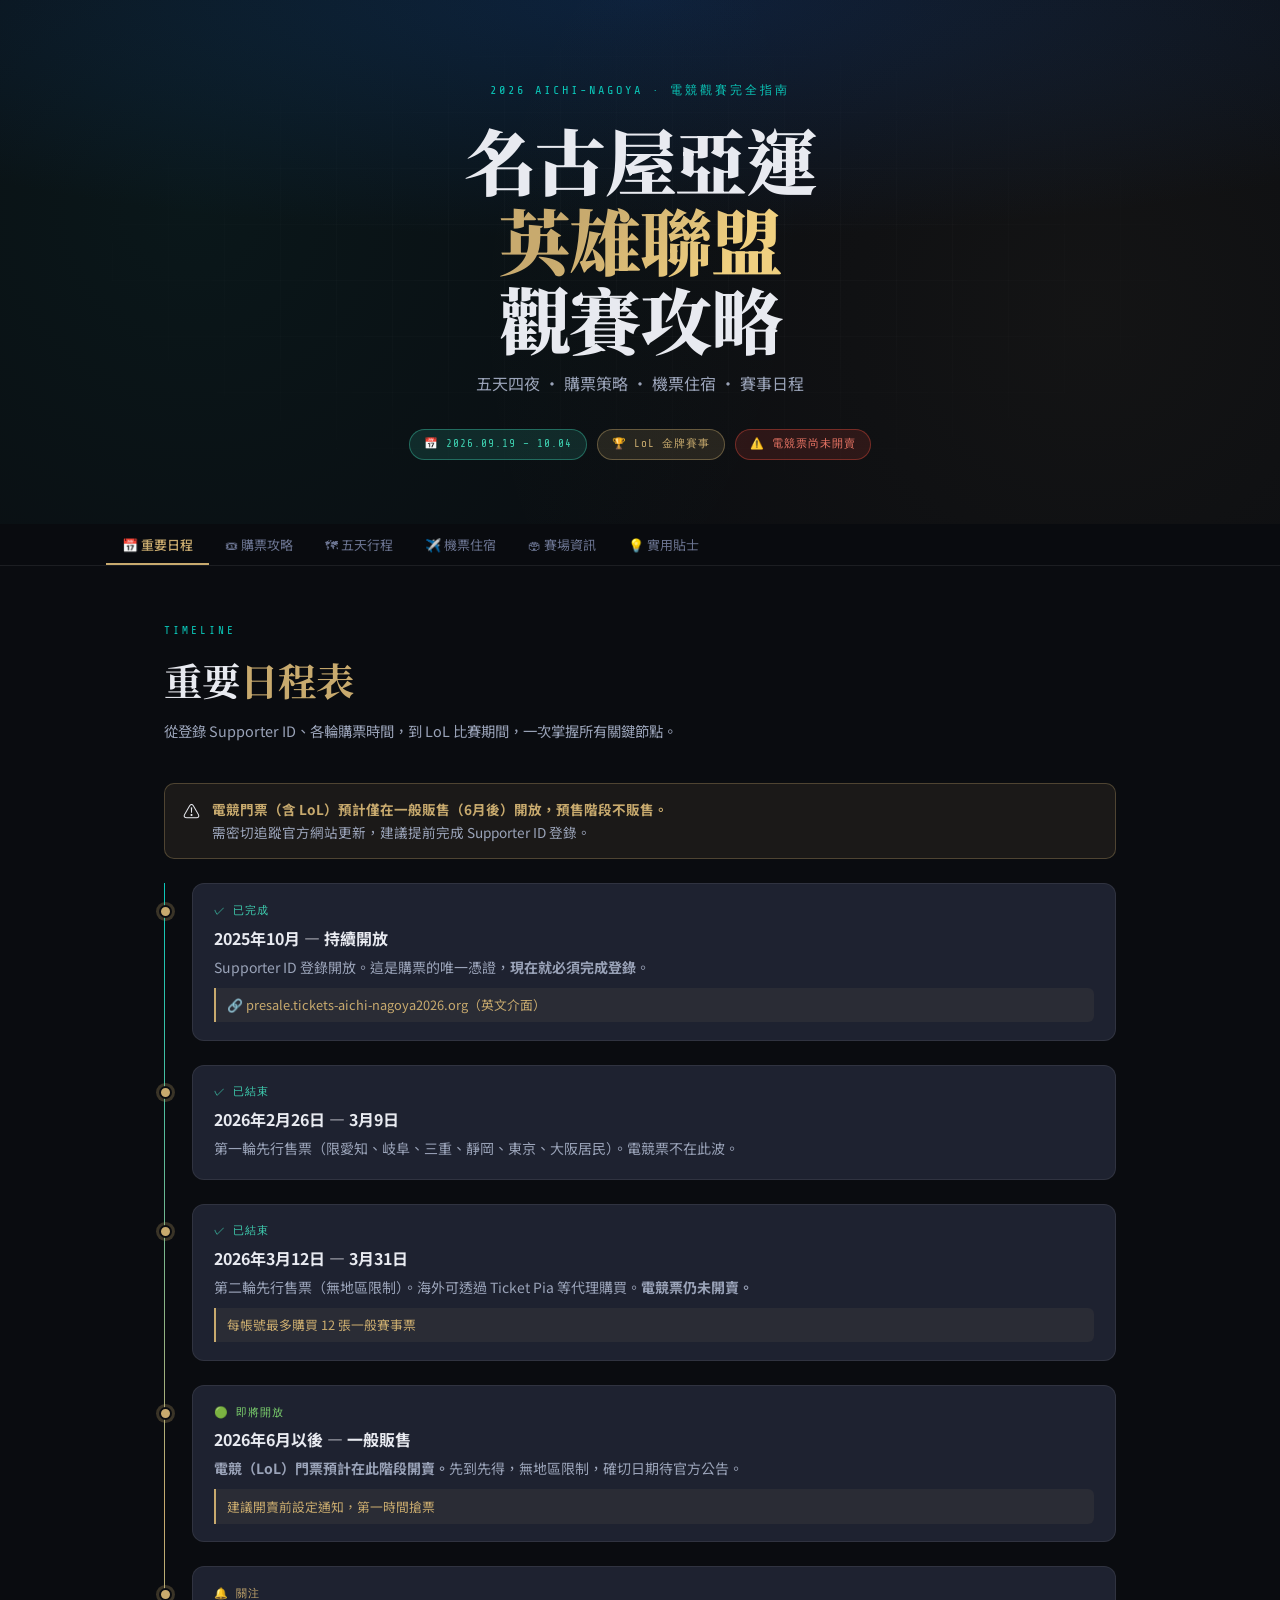
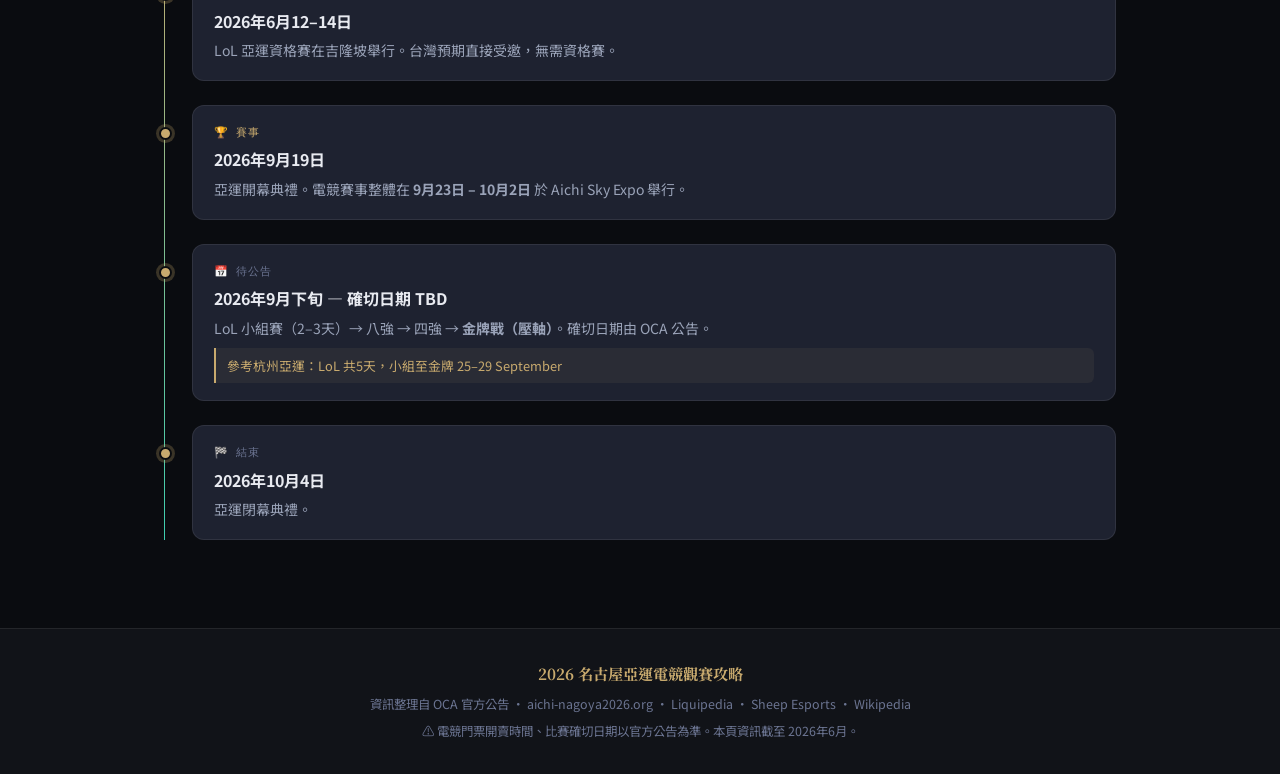
==== nagoya-asian-games-2026.html @ 4a51dab2 "Add files via upload" ====
<!DOCTYPE html>
<html lang="zh-TW">
<head>
<meta charset="UTF-8">
<meta name="viewport" content="width=device-width, initial-scale=1.0">
<title>2026 名古屋亞運 英雄聯盟觀賽攻略</title>
<link href="https://fonts.googleapis.com/css2?family=Noto+Serif+TC:wght@400;700;900&family=Noto+Sans+TC:wght@300;400;500;700&family=Share+Tech+Mono&display=swap" rel="stylesheet">
<style>
:root {
  --bg: #0a0c10;
  --bg2: #111318;
  --surface: #1e2230;
  --border: rgba(255,255,255,0.08);
  --border2: rgba(255,255,255,0.18);
  --text: #e8eaf0;
  --text2: #9aa3b8;
  --text3: #6b7491;
  --lol-gold: #c8aa6e;
  --lol-gold2: #f0d080;
  --lol-blue: #0ac8b9;
  --teal: #3ecfb0;
}

* { margin:0; padding:0; box-sizing:border-box; }

html { scroll-behavior: smooth; }

body {
  font-family: 'Noto Sans TC', sans-serif;
  background: var(--bg);
  color: var(--text);
  line-height: 1.7;
  overflow-x: hidden;
  /* key for Google Sites iframe: no outer scroll if content fits */
  min-height: 100vh;
}

/* ── HERO ── */
.hero {
  position: relative;
  padding: 5rem 1.5rem 4rem;
  text-align: center;
  overflow: hidden;
  background: radial-gradient(ellipse 120% 70% at 50% 0%, #0d1f3a 0%, var(--bg) 65%);
}
.hero::before {
  content:'';
  position:absolute; inset:0;
  background:
    radial-gradient(circle at 15% 40%, rgba(10,200,185,.06) 0%, transparent 55%),
    radial-gradient(circle at 85% 60%, rgba(200,170,110,.05) 0%, transparent 55%);
  pointer-events:none;
}
.hero-grid {
  position:absolute; inset:0;
  background-image:
    linear-gradient(rgba(255,255,255,.018) 1px, transparent 1px),
    linear-gradient(90deg, rgba(255,255,255,.018) 1px, transparent 1px);
  background-size: 56px 56px;
  mask-image: radial-gradient(ellipse at center, black 20%, transparent 75%);
  pointer-events:none;
}
.hero-content { position:relative; z-index:2; max-width:760px; margin:0 auto; }
.hero-eyebrow {
  font-family:'Share Tech Mono',monospace;
  font-size:12px; letter-spacing:3px; color:var(--lol-blue);
  text-transform:uppercase; margin-bottom:1.25rem;
  opacity:0; animation: fadeUp .7s .1s forwards;
}
.hero-title {
  font-family:'Noto Serif TC',serif;
  font-size: clamp(2.2rem,6vw,4.5rem);
  font-weight:900; line-height:1.1; letter-spacing:-.02em;
  margin-bottom:.75rem;
  opacity:0; animation: fadeUp .7s .25s forwards;
}
.hero-title span {
  background: linear-gradient(130deg, var(--lol-gold) 30%, var(--lol-gold2) 80%);
  -webkit-background-clip:text; -webkit-text-fill-color:transparent; background-clip:text;
}
.hero-sub {
  font-size:1rem; color:var(--text2); margin-bottom:2rem;
  opacity:0; animation: fadeUp .7s .4s forwards;
}
.hero-badges {
  display:flex; gap:10px; justify-content:center; flex-wrap:wrap;
  opacity:0; animation: fadeUp .7s .55s forwards;
}
.badge {
  padding:5px 14px; border-radius:100px;
  font-size:11px; font-weight:500;
  font-family:'Share Tech Mono',monospace; letter-spacing:1px;
}
.badge-teal { background:rgba(62,207,176,.14); border:1px solid rgba(62,207,176,.4); color:var(--teal); }
.badge-gold { background:rgba(200,170,110,.14); border:1px solid rgba(200,170,110,.4); color:var(--lol-gold); }
.badge-red  { background:rgba(231,76,60,.14);  border:1px solid rgba(231,76,60,.4);  color:#f07868; }

/* ── TAB NAV ── */
.tab-nav-wrap {
  position: sticky;
  top: 0;
  z-index: 100;
  background: rgba(10,12,16,.95);
  backdrop-filter: blur(14px);
  border-bottom: 1px solid var(--border);
}
.tab-nav {
  display: flex;
  max-width: 1100px;
  margin: 0 auto;
  padding: 0 1rem;
  overflow-x: auto;
  scrollbar-width: none;
  -webkit-overflow-scrolling: touch;
  gap: 0;
}
.tab-nav::-webkit-scrollbar { display:none; }

.tab-btn {
  flex-shrink: 0;
  background: none;
  border: none;
  border-bottom: 2px solid transparent;
  color: var(--text3);
  font-family: 'Noto Sans TC', sans-serif;
  font-size: 13px;
  padding: 14px 16px 12px;
  cursor: pointer;
  white-space: nowrap;
  transition: color .2s, border-color .2s;
  line-height: 1;
}
.tab-btn:hover { color: var(--text2); }
.tab-btn.active {
  color: var(--lol-gold);
  border-bottom-color: var(--lol-gold);
  font-weight: 500;
}

/* ── TAB PANELS ── */
.tab-panel { display: none; }
.tab-panel.active { display: block; }

/* ── COMMON SECTION LAYOUT ── */
.section {
  max-width: 1000px;
  margin: 0 auto;
  padding: 3.5rem 1.5rem 4rem;
}
.section-label {
  font-family:'Share Tech Mono',monospace;
  font-size:11px; letter-spacing:3px; color:var(--lol-blue);
  text-transform:uppercase; margin-bottom:.4rem;
}
.section-title {
  font-family:'Noto Serif TC',serif;
  font-size: clamp(1.6rem,3.5vw,2.4rem);
  font-weight:700; margin-bottom:.4rem;
}
.section-title em { color:var(--lol-gold); font-style:normal; }
.section-desc { color:var(--text2); font-size:.9rem; max-width:580px; margin-bottom:2.5rem; }
.subsection-label {
  font-family:'Share Tech Mono',monospace;
  font-size:.8rem; letter-spacing:2px; color:var(--text2);
  text-transform:uppercase; margin-bottom:1rem; font-weight:400;
}
.divider { height:1px; background:var(--border); margin:0; }

/* ── ALERT ── */
.alert {
  padding:.875rem 1.1rem; border-radius:10px;
  font-size:.85rem; margin-bottom:1.5rem;
  display:flex; gap:.75rem; align-items:flex-start;
}
.alert-icon { font-size:17px; flex-shrink:0; line-height:1.5; }
.alert-warn { background:rgba(200,170,110,.09); border:1px solid rgba(200,170,110,.3); }
.alert-info { background:rgba(10,200,185,.07);  border:1px solid rgba(10,200,185,.25); }
.alert-warn .alert-body { color:var(--lol-gold); }
.alert-info .alert-body { color:var(--teal); }
.alert-body strong { color:inherit; }
.alert-body .normal { color:var(--text2); }

/* ── TIMELINE ── */
.timeline { position:relative; padding-left:1.75rem; }
.timeline::before {
  content:''; position:absolute; left:0; top:0; bottom:0; width:1px;
  background:linear-gradient(to bottom, var(--lol-blue), var(--lol-gold), var(--teal));
}
.tl-item {
  position:relative; margin-bottom:1.5rem;
  padding:1.1rem 1.3rem;
  background:var(--surface); border-radius:12px;
  border:1px solid var(--border);
  transition:border-color .2s, transform .2s;
}
.tl-item:hover { border-color:var(--border2); transform:translateX(3px); }
.tl-item::before {
  content:''; position:absolute; left:-2.1rem; top:1.3rem;
  width:9px; height:9px; border-radius:50%;
  background:var(--lol-gold); border:2px solid var(--bg);
  box-shadow:0 0 0 3px rgba(200,170,110,.25);
}
.tl-status { font-size:11px; font-family:'Share Tech Mono',monospace; letter-spacing:1px; margin-bottom:.25rem; }
.status-done    { color:var(--teal); }
.status-open    { color:#7ed56f; }
.status-pending { color:var(--lol-gold); }
.status-tbz     { color:var(--text3); }
.tl-date  { font-size:1rem; font-weight:700; color:var(--text); margin-bottom:.25rem; }
.tl-desc  { color:var(--text2); font-size:.875rem; }
.tl-note  {
  margin-top:.5rem; padding:.4rem .7rem;
  background:rgba(200,170,110,.07); border-left:2px solid var(--lol-gold);
  font-size:.8rem; color:var(--lol-gold); border-radius:0 6px 6px 0;
}

/* ── TICKET STEPS ── */
.ticket-steps { display:flex; flex-direction:column; gap:1.25rem; }
.ticket-step {
  display:flex; gap:1rem; align-items:flex-start;
  padding:1.25rem; background:var(--surface);
  border-radius:12px; border:1px solid var(--border);
  transition:border-color .2s;
}
.ticket-step:hover { border-color:var(--border2); }
.step-num {
  flex-shrink:0; width:36px; height:36px;
  background:linear-gradient(135deg, var(--lol-blue), #085fa8);
  border-radius:50%; display:flex; align-items:center; justify-content:center;
  font-family:'Share Tech Mono',monospace; font-size:14px; color:#fff; font-weight:700;
}
.step-body h3 { font-size:.95rem; font-weight:700; color:var(--text); margin-bottom:.35rem; }
.step-body p  { color:var(--text2); font-size:.85rem; line-height:1.65; }
.step-body a  { color:var(--lol-blue); text-decoration:none; }
.step-body a:hover { text-decoration:underline; }
.tag { display:inline-block; padding:2px 9px; border-radius:100px; font-size:10px; font-weight:500; margin-right:3px; margin-top:4px; }
.tag-warn { background:rgba(200,170,110,.14); color:var(--lol-gold); }
.tag-info { background:rgba(10,200,185,.11);  color:var(--lol-blue); }
.tag-ok   { background:rgba(126,213,111,.11); color:#7ed56f; }

/* ── ITINERARY ── */
.itinerary-grid { display:flex; flex-direction:column; gap:1.25rem; }
.day-card {
  background:var(--surface); border-radius:14px;
  border:1px solid var(--border); overflow:hidden;
  transition:border-color .2s;
}
.day-card:hover { border-color:var(--border2); }
.day-header {
  display:flex; align-items:center; gap:.875rem;
  padding:1.1rem 1.3rem; cursor:pointer; user-select:none;
}
.day-num {
  font-family:'Share Tech Mono',monospace;
  font-size:26px; font-weight:700; color:var(--lol-gold);
  opacity:.55; line-height:1; min-width:44px;
}
.day-title-block { flex:1; min-width:0; }
.day-title   { font-size:.95rem; font-weight:700; color:var(--text); }
.day-subtitle{ font-size:.78rem; color:var(--text3); }
.day-toggle  { font-size:16px; color:var(--text3); transition:transform .28s; flex-shrink:0; }
.day-card.open .day-toggle { transform:rotate(180deg); }
.day-body {
  display:none; padding:0 1.25rem 1.25rem;
  border-top:1px solid var(--border);
}
.day-card.open .day-body { display:block; }
.activity-list { list-style:none; margin-top:.875rem; }
.activity-list li {
  display:flex; gap:.75rem; padding:.625rem 0;
  border-bottom:1px solid var(--border);
}
.activity-list li:last-child { border-bottom:none; }
.act-time {
  font-family:'Share Tech Mono',monospace; font-size:11px;
  color:var(--text3); min-width:48px; flex-shrink:0; padding-top:3px;
}
.act-icon {
  font-size:14px; width:26px; height:26px; border-radius:7px;
  display:flex; align-items:center; justify-content:center; flex-shrink:0;
}
.act-icon.esports { background:rgba(10,200,185,.14); }
.act-icon.food    { background:rgba(200,170,110,.14); }
.act-icon.travel  { background:rgba(91,159,232,.14); }
.act-icon.sights  { background:rgba(139,111,232,.14); }
.act-icon.hotel   { background:rgba(200,170,110,.1); }
.act-content strong { display:block; font-size:.875rem; color:var(--text); font-weight:500; margin-bottom:2px; }
.act-content span   { font-size:.8rem; color:var(--text2); }
.act-tip { margin-top:3px; font-size:.76rem; color:var(--lol-blue); }

/* ── REC CARDS ── */
.rec-grid {
  display:grid;
  grid-template-columns: repeat(auto-fit, minmax(260px,1fr));
  gap:1.1rem;
}
.rec-grid--mb { margin-bottom:2.5rem; }
.rec-card {
  background:var(--surface); border-radius:13px;
  border:1px solid var(--border); padding:1.3rem;
  transition:border-color .2s, transform .2s;
}
.rec-card:hover { border-color:var(--border2); transform:translateY(-2px); }
.rec-card.featured {
  border-color:rgba(200,170,110,.35);
  background:linear-gradient(135deg,var(--surface) 80%,rgba(200,170,110,.04));
}
.rec-type  { font-size:10px; font-family:'Share Tech Mono',monospace; letter-spacing:2px; color:var(--text3); text-transform:uppercase; margin-bottom:.6rem; }
.rec-title { font-size:1.05rem; font-weight:700; color:var(--text); margin-bottom:.25rem; }
.rec-sub   { font-size:.8rem; color:var(--text2); margin-bottom:.875rem; }
.rec-detail{ font-size:.8rem; color:var(--text3); line-height:1.85; }
.rec-detail strong { color:var(--text2); }
.price-tag {
  display:inline-flex; align-items:baseline; gap:3px; margin-top:.75rem;
  padding:3px 11px; background:rgba(10,200,185,.07);
  border-radius:100px; border:1px solid rgba(10,200,185,.2);
}
.price-tag .amt  { font-size:.95rem; font-weight:700; color:var(--teal); }
.price-tag .unit { font-size:10px; color:var(--text3); }

/* ── VENUE BOX ── */
.venue-box {
  background:linear-gradient(135deg,var(--surface) 60%,rgba(10,200,185,.04));
  border:1px solid rgba(10,200,185,.22); border-radius:14px;
  padding:1.5rem; margin-bottom:1.75rem;
  display:flex; gap:1.75rem; align-items:flex-start; flex-wrap:wrap;
}
.venue-name { font-family:'Noto Serif TC',serif; font-size:1.35rem; font-weight:700; color:var(--teal); margin-bottom:.25rem; }
.venue-sub  { color:var(--text2); font-size:.83rem; margin-bottom:.875rem; }
.venue-info { color:var(--text2); font-size:.85rem; line-height:1.75; flex:1; min-width:220px; }
.venue-info strong { color:var(--text); }
.venue-stats { display:flex; gap:1.25rem; flex-wrap:wrap; }
.venue-stat  { text-align:center; }
.venue-stat .val { font-family:'Share Tech Mono',monospace; font-size:1.3rem; color:var(--lol-gold); display:block; }
.venue-stat .lbl { font-size:10px; color:var(--text3); }

/* ── TIPS ── */
.tips-grid { display:grid; grid-template-columns:repeat(auto-fit,minmax(220px,1fr)); gap:1rem; }
.tip-card { background:var(--surface); border-radius:12px; border:1px solid var(--border); padding:1.1rem; }
.tip-icon  { font-size:24px; margin-bottom:.625rem; }
.tip-title { font-weight:700; color:var(--text); margin-bottom:.3rem; font-size:.9rem; }
.tip-text  { font-size:.8rem; color:var(--text2); line-height:1.65; }

/* ── FOOTER ── */
footer {
  background:var(--bg2); border-top:1px solid var(--border);
  padding:2rem 1.5rem; text-align:center;
  color:var(--text3); font-size:.78rem;
}
footer a { color:var(--lol-blue); text-decoration:none; }
.footer-title { font-family:'Noto Serif TC',serif; font-size:.95rem; color:var(--lol-gold); font-weight:700; margin-bottom:.4rem; }

/* ── ANIMATIONS ── */
@keyframes fadeUp {
  from { opacity:0; transform:translateY(16px); }
  to   { opacity:1; transform:none; }
}
.fade-in { opacity:0; transform:translateY(14px); transition:opacity .55s,transform .55s; }
.fade-in.visible { opacity:1; transform:none; }

/* ══════════════════════════════
   RESPONSIVE — tablet ≤860px
══════════════════════════════ */
@media (max-width:860px) {
  .section { padding:3rem 1.25rem 3.5rem; }
  .rec-grid { grid-template-columns:1fr 1fr; }
  .tips-grid { grid-template-columns:1fr 1fr; }
}

/* ══════════════════════════════
   RESPONSIVE — mobile ≤600px
══════════════════════════════ */
@media (max-width:600px) {
  .hero { padding:3.5rem 1rem 3rem; }
  .hero-eyebrow { font-size:10px; letter-spacing:2px; }
  .badge { font-size:10px; padding:5px 11px; }

  .tab-btn { font-size:12px; padding:13px 12px 11px; }

  .section { padding:2.5rem 1rem 3rem; }
  .section-title { font-size:1.55rem; }

  .rec-grid { grid-template-columns:1fr; }
  .rec-grid--mb { margin-bottom:2rem; }
  .tips-grid { grid-template-columns:1fr; }

  .timeline { padding-left:1.2rem; }
  .tl-item  { padding:.9rem 1rem; }
  .tl-item::before { left:-1.55rem; width:8px; height:8px; top:1.1rem; }
  .tl-date  { font-size:.9rem; }
  .tl-desc  { font-size:.82rem; }

  .ticket-step { padding:1rem; gap:.75rem; }
  .step-num { width:32px; height:32px; font-size:12px; }
  .step-body h3 { font-size:.875rem; }
  .step-body p  { font-size:.8rem; }

  .day-header { padding:.875rem 1rem; gap:.625rem; }
  .day-num    { font-size:20px; min-width:34px; }
  .day-title  { font-size:.875rem; }
  .day-subtitle { font-size:.73rem; }
  .day-body   { padding:0 .875rem .875rem; }
  .activity-list li { gap:.5rem; }
  .act-time   { min-width:42px; font-size:10px; }
  .act-icon   { width:22px; height:22px; font-size:13px; }
  .act-content strong { font-size:.82rem; }
  .act-content span   { font-size:.77rem; }

  .venue-box  { flex-direction:column; gap:1rem; padding:1.1rem; }
  .venue-name { font-size:1.15rem; }
  .venue-stats { gap:.875rem; }

  footer { padding:1.5rem 1rem; }
}

/* ══════════════════════════════
   RESPONSIVE — tiny ≤375px
══════════════════════════════ */
@media (max-width:375px) {
  .hero-eyebrow { display:none; }
  .tab-btn { font-size:11px; padding:12px 9px 10px; }
  .section-title { font-size:1.35rem; }
  .day-num { display:none; }
}
</style>
</head>
<body>

<!-- ─── HERO ─── -->
<header class="hero">
  <div class="hero-grid"></div>
  <div class="hero-content">
    <p class="hero-eyebrow">2026 Aichi-Nagoya · 電競觀賽完全指南</p>
    <h1 class="hero-title">名古屋亞運<br><span>英雄聯盟</span><br>觀賽攻略</h1>
    <p class="hero-sub">五天四夜 · 購票策略 · 機票住宿 · 賽事日程</p>
    <div class="hero-badges">
      <span class="badge badge-teal">📅 2026.09.19 – 10.04</span>
      <span class="badge badge-gold">🏆 LoL 金牌賽事</span>
      <span class="badge badge-red">⚠️ 電競票尚未開賣</span>
    </div>
  </div>
</header>

<!-- ─── TAB NAV ─── -->
<div class="tab-nav-wrap" role="tablist" aria-label="頁面導覽">
  <div class="tab-nav">
    <button class="tab-btn active" data-tab="dates"     role="tab" aria-selected="true"  aria-controls="panel-dates">📅 重要日程</button>
    <button class="tab-btn"        data-tab="tickets"   role="tab" aria-selected="false" aria-controls="panel-tickets">🎟 購票攻略</button>
    <button class="tab-btn"        data-tab="itinerary" role="tab" aria-selected="false" aria-controls="panel-itinerary">🗺 五天行程</button>
    <button class="tab-btn"        data-tab="flights"   role="tab" aria-selected="false" aria-controls="panel-flights">✈️ 機票住宿</button>
    <button class="tab-btn"        data-tab="venue"     role="tab" aria-selected="false" aria-controls="panel-venue">🏟 賽場資訊</button>
    <button class="tab-btn"        data-tab="tips"      role="tab" aria-selected="false" aria-controls="panel-tips">💡 實用貼士</button>
  </div>
</div>

<!-- ══════════════════════════════════════════════
  PANEL 1 · 重要日程
══════════════════════════════════════════════ -->
<div class="tab-panel active" id="panel-dates" role="tabpanel">
  <div class="section fade-in">
    <p class="section-label">Timeline</p>
    <h2 class="section-title">重要<em>日程表</em></h2>
    <p class="section-desc">從登錄 Supporter ID、各輪購票時間，到 LoL 比賽期間，一次掌握所有關鍵節點。</p>

    <div class="alert alert-warn">
      <span class="alert-icon">⚠️</span>
      <span class="alert-body"><strong>電競門票（含 LoL）預計僅在一般販售（6月後）開放，預售階段不販售。</strong><br><span class="normal">需密切追蹤官方網站更新，建議提前完成 Supporter ID 登錄。</span></span>
    </div>

    <div class="timeline">
      <div class="tl-item">
        <div class="tl-status status-done">✓ 已完成</div>
        <div class="tl-date">2025年10月 — 持續開放</div>
        <div class="tl-desc">Supporter ID 登錄開放。這是購票的唯一憑證，<strong>現在就必須完成登錄</strong>。</div>
        <div class="tl-note">🔗 presale.tickets-aichi-nagoya2026.org（英文介面）</div>
      </div>
      <div class="tl-item">
        <div class="tl-status status-done">✓ 已結束</div>
        <div class="tl-date">2026年2月26日 — 3月9日</div>
        <div class="tl-desc">第一輪先行售票（限愛知、岐阜、三重、靜岡、東京、大阪居民）。電競票不在此波。</div>
      </div>
      <div class="tl-item">
        <div class="tl-status status-done">✓ 已結束</div>
        <div class="tl-date">2026年3月12日 — 3月31日</div>
        <div class="tl-desc">第二輪先行售票（無地區限制）。海外可透過 Ticket Pia 等代理購買。<strong>電競票仍未開賣。</strong></div>
        <div class="tl-note">每帳號最多購買 12 張一般賽事票</div>
      </div>
      <div class="tl-item">
        <div class="tl-status status-open">🟢 即將開放</div>
        <div class="tl-date">2026年6月以後 — 一般販售</div>
        <div class="tl-desc"><strong>電競（LoL）門票預計在此階段開賣。</strong>先到先得，無地區限制，確切日期待官方公告。</div>
        <div class="tl-note">建議開賣前設定通知，第一時間搶票</div>
      </div>
      <div class="tl-item">
        <div class="tl-status status-pending">🔔 關注</div>
        <div class="tl-date">2026年6月12–14日</div>
        <div class="tl-desc">LoL 亞運資格賽在吉隆坡舉行。台灣預期直接受邀，無需資格賽。</div>
      </div>
      <div class="tl-item">
        <div class="tl-status status-pending">🏆 賽事</div>
        <div class="tl-date">2026年9月19日</div>
        <div class="tl-desc">亞運開幕典禮。電競賽事整體在 <strong>9月23日 – 10月2日</strong> 於 Aichi Sky Expo 舉行。</div>
      </div>
      <div class="tl-item">
        <div class="tl-status status-tbz">📅 待公告</div>
        <div class="tl-date">2026年9月下旬 — 確切日期 TBD</div>
        <div class="tl-desc">LoL 小組賽（2–3天）→ 八強 → 四強 → <strong>金牌戰（壓軸）</strong>。確切日期由 OCA 公告。</div>
        <div class="tl-note">參考杭州亞運：LoL 共5天，小組至金牌 25–29 September</div>
      </div>
      <div class="tl-item">
        <div class="tl-status status-tbz">🏁 結束</div>
        <div class="tl-date">2026年10月4日</div>
        <div class="tl-desc">亞運閉幕典禮。</div>
      </div>
    </div>
  </div>
</div>

<!-- ══════════════════════════════════════════════
  PANEL 2 · 購票攻略
══════════════════════════════════════════════ -->
<div class="tab-panel" id="panel-tickets" role="tabpanel">
  <div class="section fade-in">
    <p class="section-label">Ticket Strategy</p>
    <h2 class="section-title">電競門票<em>購票攻略</em></h2>
    <p class="section-desc">LoL 門票尚未開賣，但提前備好每個步驟，開賣時能立即下手。</p>

    <div class="alert alert-info">
      <span class="alert-icon">ℹ️</span>
      <span class="alert-body"><strong>官方網站 presale.tickets-aichi-nagoya2026.org 目前維護中。</strong><br><span class="normal" style="color:var(--text2)">一般販售開放前會重新上線，屆時可用英文介面直接購票。</span></span>
    </div>

    <div class="ticket-steps">
      <div class="ticket-step">
        <div class="step-num">01</div>
        <div class="step-body">
          <h3>立即登錄 Supporter ID（最優先！）</h3>
          <p>前往 <a href="https://presale.tickets-aichi-nagoya2026.org" target="_blank">presale.tickets-aichi-nagoya2026.org</a> 用 Email 免費申請。這是官方網站購票的唯一憑證，沒有此 ID 無法購票。網站維護期間先記住網址，恢復後立即申請。</p>
          <div><span class="tag tag-warn">最優先</span><span class="tag tag-info">免費申請</span><span class="tag tag-info">英文介面</span></div>
        </div>
      </div>
      <div class="ticket-step">
        <div class="step-num">02</div>
        <div class="step-body">
          <h3>下載官方 Ticketing Guide PDF</h3>
          <p>從官方網站下載 <a href="https://www.aichi-nagoya2026.org/en/" target="_blank">Ticketing Guide（購票指南）</a>，詳列所有賽事時間、場館、座位分類（A–C 區）與票價。電競座位與票價確認後會更新。</p>
          <div><span class="tag tag-info">官網英文 PDF</span><span class="tag tag-ok">含票價明細</span></div>
        </div>
      </div>
      <div class="ticket-step">
        <div class="step-num">03</div>
        <div class="step-body">
          <h3>追蹤電競一般販售開賣時間</h3>
          <p>電競門票（含 LoL）預計於 <strong>2026年6月後</strong> 一般販售開放。追蹤官方 X（@aichi_nagoya2026）與官網公告。開賣為先到先得，建議設定日曆提醒與 Email 通知。</p>
          <div><span class="tag tag-warn">6月後 TBD</span><span class="tag tag-info">先到先得</span></div>
        </div>
      </div>
      <div class="ticket-step">
        <div class="step-num">04</div>
        <div class="step-body">
          <h3>選擇購票渠道</h3>
          <p><strong>① 官方網站（最推薦）：</strong>英文介面，需 Supporter ID<br>
          <strong>② Ticket Pia：</strong>日本主要票務平台，需另外申請帳號，主要日文介面<br>
          <strong>③ TBS Tickets / CBC Ticket Center：</strong>備用渠道，日文介面</p>
          <div><span class="tag tag-ok">官方優先</span><span class="tag tag-warn">日文平台需日文能力</span></div>
        </div>
      </div>
      <div class="ticket-step">
        <div class="step-num">05</div>
        <div class="step-body">
          <h3>付款準備</h3>
          <p>準備支援國際付款的信用卡（Visa / Mastercard 推薦）或 PayPal。每個帳號一般賽事最多購買 <strong>12 張</strong>。若需多張，建議同行夥伴各自申請帳號分開下單。</p>
          <div><span class="tag tag-info">每帳號最多12張</span><span class="tag tag-ok">Visa / MC / PayPal</span></div>
        </div>
      </div>
      <div class="ticket-step">
        <div class="step-num">06</div>
        <div class="step-body">
          <h3>確認 LoL 場館交通</h3>
          <p>電競賽事場館為 <strong>Aichi Sky Expo（愛知縣國際展示場）</strong>，位於中部國際機場旁。從名古屋站搭名鐵 μ-SKY 特急只需 <strong>28 分鐘</strong>，下車後步行 5 分鐘到場。</p>
          <div><span class="tag tag-info">名古屋站 → 28 分鐘</span><span class="tag tag-ok">步行 5 分鐘</span></div>
        </div>
      </div>
    </div>
  </div>
</div>

<!-- ══════════════════════════════════════════════
  PANEL 3 · 五天行程
══════════════════════════════════════════════ -->
<div class="tab-panel" id="panel-itinerary" role="tabpanel">
  <div class="section fade-in">
    <p class="section-label">5D4N Itinerary</p>
    <h2 class="section-title">五天四夜<em>名古屋行程</em></h2>
    <p class="section-desc">以 LoL 金牌賽為核心設計（通用版）。LoL 確切賽程公布後，將第 3–4 天依實際日期微調。</p>

    <div class="alert alert-info">
      <span class="alert-icon">💡</span>
      <span class="alert-body" style="color:var(--text2)">此行程以 <strong style="color:var(--teal)">LoL 金牌戰在電競賽程最後幾天</strong> 為前提設計，符合杭州亞運慣例。</span>
    </div>

    <div class="itinerary-grid">
      <div class="day-card open" onclick="toggleDay(this)">
        <div class="day-header">
          <span class="day-num">01</span>
          <div class="day-title-block">
            <div class="day-title">抵達名古屋 · 安頓 · 榮町夜遊</div>
            <div class="day-subtitle">台灣 TPE → 名古屋 NGO · 約3小時直飛</div>
          </div>
          <span class="day-toggle">▼</span>
        </div>
        <div class="day-body">
          <ul class="activity-list">
            <li><span class="act-time">09:00</span><span class="act-icon travel">✈️</span><div class="act-content"><strong>桃園 TPE 出發</strong><span>長榮/ANA/Peach 直飛名古屋中部機場（NGO），約3小時。</span></div></li>
            <li><span class="act-time">13:00</span><span class="act-icon travel">🚃</span><div class="act-content"><strong>名鐵 μ-SKY 前往名古屋站</strong><span>Centrair → 名古屋站，28分鐘。前往飯店 Check-in。</span></div></li>
            <li><span class="act-time">15:30</span><span class="act-icon hotel">🏨</span><div class="act-content"><strong>飯店 Check-in</strong><span>推薦名古屋站或榮町一帶，交通最方便。</span></div></li>
            <li><span class="act-time">17:00</span><span class="act-icon sights">🏯</span><div class="act-content"><strong>名古屋城 傍晚散步</strong><span>日本三名城之一，確認閉園時間（通常17:00）。</span></div></li>
            <li><span class="act-time">19:00</span><span class="act-icon food">🍽️</span><div class="act-content"><strong>榮町 · 名古屋めし 初體驗</strong><span>必吃：味噌串炸（味噌カツ）、名古屋雞翅（手羽先）。推薦矢場とん或大倉。</span></div></li>
          </ul>
        </div>
      </div>

      <div class="day-card" onclick="toggleDay(this)">
        <div class="day-header">
          <span class="day-num">02</span>
          <div class="day-title-block">
            <div class="day-title">觀光日 · 熱田神宮 + 大須商圈</div>
            <div class="day-subtitle">名古屋在地深度體驗</div>
          </div>
          <span class="day-toggle">▼</span>
        </div>
        <div class="day-body">
          <ul class="activity-list">
            <li><span class="act-time">09:00</span><span class="act-icon sights">⛩️</span><div class="act-content"><strong>熱田神宮</strong><span>日本三大神宮之一，供奉草薙劍，早晨參拜最清靜。</span></div></li>
            <li><span class="act-time">11:00</span><span class="act-icon food">🍢</span><div class="act-content"><strong>蓬萊軒 ひつまぶし</strong><span>熱田神宮旁百年老店，名古屋必吃鰻魚飯，建議提早排隊。</span></div></li>
            <li><span class="act-time">13:30</span><span class="act-icon sights">🎮</span><div class="act-content"><strong>大須商圈</strong><span>名古屋的秋葉原，電器、二手遊戲、電競周邊一應俱全，必訪。</span></div></li>
            <li><span class="act-time">16:00</span><span class="act-icon sights">📸</span><div class="act-content"><strong>名古屋電視塔 · Oasis 21</strong><span>玻璃帆船造型地標，黃昏拍攝最美，免費入場。</span></div></li>
            <li><span class="act-time">19:00</span><span class="act-icon food">🍺</span><div class="act-content"><strong>榮町居酒屋</strong><span>與隊友聚餐，為後兩天 LoL 觀賽充電。推薦鳥貴族或金の蔵。</span></div></li>
          </ul>
        </div>
      </div>

      <div class="day-card" onclick="toggleDay(this)">
        <div class="day-header">
          <span class="day-num">03</span>
          <div class="day-title-block">
            <div class="day-title">⚔️ 電競觀賽日 · LoL 準決賽</div>
            <div class="day-subtitle">Aichi Sky Expo · 確切日期依官方賽程</div>
          </div>
          <span class="day-toggle">▼</span>
        </div>
        <div class="day-body">
          <ul class="activity-list">
            <li><span class="act-time">08:30</span><span class="act-icon travel">🚃</span><div class="act-content"><strong>名鐵出發往 Centrair</strong><span>名古屋站搭 μ-SKY，28分鐘抵 Centrair，步行5分鐘到 Sky Expo。</span><div class="act-tip">💡 比賽日人多，建議比賽前90分鐘抵達</div></div></li>
            <li><span class="act-time">10:00</span><span class="act-icon esports">🎮</span><div class="act-content"><strong>Aichi Sky Expo 入場</strong><span>確認座位、周邊購買、場館拍照打卡。</span></div></li>
            <li><span class="act-time">比賽</span><span class="act-icon esports">🏆</span><div class="act-content"><strong>英雄聯盟 準決賽觀賽</strong><span>台灣隊、韓國（Faker 領軍 ZOFGK）、中國等強隊對決。比賽參考杭州亞運從09:00開始。</span><div class="act-tip">🇹🇼 台灣 2022 杭州奪銅，這次更進一步！</div></div></li>
            <li><span class="act-time">賽後</span><span class="act-icon food">🍜</span><div class="act-content"><strong>Centrair 機場餐廳</strong><span>機場大樓有多家選擇，或搭名鐵到常滑站在地食堂。</span></div></li>
          </ul>
        </div>
      </div>

      <div class="day-card" onclick="toggleDay(this)">
        <div class="day-header">
          <span class="day-num">04</span>
          <div class="day-title-block">
            <div class="day-title">🥇 電競觀賽日 · LoL 金牌戰（壓軸）</div>
            <div class="day-subtitle">最重要的一天 · 全力準備</div>
          </div>
          <span class="day-toggle">▼</span>
        </div>
        <div class="day-body">
          <ul class="activity-list">
            <li><span class="act-time">07:30</span><span class="act-icon food">☕</span><div class="act-content"><strong>飯店早餐 · 充足準備</strong><span>金牌賽是最重要場次，確保精神飽滿。準備手幅、台灣國旗應援道具。</span></div></li>
            <li><span class="act-time">09:00</span><span class="act-icon travel">🚃</span><div class="act-content"><strong>提早出發至 Aichi Sky Expo</strong><span>金牌戰人潮最多，建議提早2小時抵達確保最佳視角。</span></div></li>
            <li><span class="act-time">賽前</span><span class="act-icon esports">🎮</span><div class="act-content"><strong>其他電競項目觀賽</strong><span>HOK、MLBB 等項目可能同時進行，先熱身。</span></div></li>
            <li><span class="act-time">壓軸</span><span class="act-icon esports">🥇</span><div class="act-content"><strong>英雄聯盟金牌戰</strong><span>參考杭州亞運，金牌戰為電競賽程終極壓軸，約19:00開打。</span><div class="act-tip">🇹🇼 全力為台灣隊吶喊！</div></div></li>
            <li><span class="act-time">賽後</span><span class="act-icon food">🍻</span><div class="act-content"><strong>榮町慶功宴</strong><span>不論結果，與友人慶祝這趟難得的電競亞運之旅。</span></div></li>
          </ul>
        </div>
      </div>

      <div class="day-card" onclick="toggleDay(this)">
        <div class="day-header">
          <span class="day-num">05</span>
          <div class="day-title-block">
            <div class="day-title">掃貨採買 · 前往機場 · 返台</div>
            <div class="day-subtitle">最後的名古屋時光</div>
          </div>
          <span class="day-toggle">▼</span>
        </div>
        <div class="day-body">
          <ul class="activity-list">
            <li><span class="act-time">09:00</span><span class="act-icon food">🛍️</span><div class="act-content"><strong>名古屋駅地下街掃貨</strong><span>ユニモール、サンロード，伴手禮一次搞定。必買：名古屋限定零食、味噌醬、赤福。</span></div></li>
            <li><span class="act-time">11:30</span><span class="act-icon food">🍱</span><div class="act-content"><strong>最後一餐 · 台灣拉麵（味仙）</strong><span>名古屋本地人發明的「台灣風」辣拉麵，是當地特色。</span></div></li>
            <li><span class="act-time">13:00</span><span class="act-icon travel">🚃</span><div class="act-content"><strong>名鐵前往 Centrair</strong><span>出發前3小時以上抵達機場，辦理 Check-in、行李托運。</span></div></li>
            <li><span class="act-time">17:00</span><span class="act-icon travel">✈️</span><div class="act-content"><strong>返回台灣（TPE）</strong><span>從 Centrair 直飛桃園，約3小時。帶著勝利記憶與滿滿戰利品回台！</span></div></li>
          </ul>
        </div>
      </div>
    </div>
  </div>
</div>

<!-- ══════════════════════════════════════════════
  PANEL 4 · 機票住宿
══════════════════════════════════════════════ -->
<div class="tab-panel" id="panel-flights" role="tabpanel">
  <div class="section fade-in">
    <p class="section-label">Travel Planning</p>
    <h2 class="section-title">機票 &amp; <em>住宿推薦</em></h2>
    <p class="section-desc">亞運期間名古屋住宿緊俏，越早訂越好。尤其 9 月下旬比賽日前後需特別留意。</p>

    <p class="subsection-label">✈️ 機票推薦</p>
    <div class="rec-grid rec-grid--mb">
      <div class="rec-card featured">
        <div class="rec-type">⭐ 最推薦</div>
        <div class="rec-title">長榮航空 EVA Air</div>
        <div class="rec-sub">桃園 TPE → 名古屋 NGO 直飛</div>
        <div class="rec-detail">
          <strong>航班：</strong>BR194/BR193 每日運行<br>
          <strong>飛行時間：</strong>約2小時55分<br>
          <strong>優勢：</strong>服務穩定，行李額度足，累積哩程方便
        </div>
        <div class="price-tag"><span class="amt">NT$12,000</span><span class="unit"> 起（含稅估算）</span></div>
      </div>
      <div class="rec-card">
        <div class="rec-type">品質選擇</div>
        <div class="rec-title">全日空 ANA</div>
        <div class="rec-sub">桃園 TPE → 名古屋 NGO 直飛</div>
        <div class="rec-detail">
          <strong>優勢：</strong>服務口碑極佳，準點率高<br>
          <strong>適合：</strong>追求舒適體驗者<br>
          <strong>注意：</strong>亞運期間建議提前3–4個月訂票
        </div>
        <div class="price-tag"><span class="amt">NT$15,000</span><span class="unit"> 起（估算）</span></div>
      </div>
      <div class="rec-card">
        <div class="rec-type">預算選項</div>
        <div class="rec-title">Peach 樂桃航空</div>
        <div class="rec-sub">桃園 TPE → 名古屋</div>
        <div class="rec-detail">
          <strong>優勢：</strong>票價最低廉<br>
          <strong>注意：</strong>行李需另購，班次較少<br>
          <strong>適合：</strong>精打細算且行李不多者
        </div>
        <div class="price-tag"><span class="amt">NT$6,000</span><span class="unit"> 起（不含行李）</span></div>
      </div>
    </div>

    <p class="subsection-label">🏨 住宿推薦</p>
    <div class="alert alert-warn" style="margin-bottom:1.5rem">
      <span class="alert-icon">⚠️</span>
      <span class="alert-body"><strong>亞運期間名古屋飯店極度搶手，預計大幅漲價且快速售罄。</strong><br><span class="normal">確定觀賽日期後立即預訂，越早越好。</span></span>
    </div>
    <div class="rec-grid">
      <div class="rec-card featured">
        <div class="rec-type">⭐ 最方便 · 名古屋站</div>
        <div class="rec-title">名古屋 Marriott Associa</div>
        <div class="rec-sub">JR 名古屋站直結，頂樓景觀</div>
        <div class="rec-detail">
          <strong>優勢：</strong>與名古屋站直連，搭名鐵往 Centrair 最方便<br>
          <strong>等級：</strong>五星，商務旅客首選<br>
          <strong>注意：</strong>亞運期間可能需提早6個月訂
        </div>
        <div class="price-tag"><span class="amt">¥35,000</span><span class="unit"> /晚（亞運期間估算）</span></div>
      </div>
      <div class="rec-card">
        <div class="rec-type">性價比 · 名古屋站</div>
        <div class="rec-title">JR Inn 名古屋</div>
        <div class="rec-sub">名古屋站步行3分鐘</div>
        <div class="rec-detail">
          <strong>優勢：</strong>JR 直營，價格合理，位置極佳<br>
          <strong>適合：</strong>預算有限但不想犧牲位置<br>
          <strong>分類：</strong>商務飯店
        </div>
        <div class="price-tag"><span class="amt">¥15,000</span><span class="unit"> /晚（估算）</span></div>
      </div>
      <div class="rec-card">
        <div class="rec-type">時尚選擇 · 榮町</div>
        <div class="rec-title">Mitsui Garden Hotel Nagoya Sakae</div>
        <div class="rec-sub">榮町中心，購物美食步行可達</div>
        <div class="rec-detail">
          <strong>優勢：</strong>榮町鬧區，大須商圈、電視塔全近<br>
          <strong>地鐵：</strong>榮站直結，換乘名古屋站約15分鐘<br>
          <strong>適合：</strong>觀光購物並重者
        </div>
        <div class="price-tag"><span class="amt">¥18,000</span><span class="unit"> /晚（估算）</span></div>
      </div>
      <div class="rec-card">
        <div class="rec-type">賽場最近 · 機場島</div>
        <div class="rec-title">Centrair 機場島飯店</div>
        <div class="rec-sub">Airport Hotel Centrair / Hotel Associa</div>
        <div class="rec-detail">
          <strong>優勢：</strong>距 Aichi Sky Expo 最近，賽後最省事<br>
          <strong>缺點：</strong>遠離名古屋市區，觀光不便<br>
          <strong>適合：</strong>以電競觀賽為唯一目的者
        </div>
        <div class="price-tag"><span class="amt">¥12,000</span><span class="unit"> /晚（估算）</span></div>
      </div>
    </div>
  </div>
</div>

<!-- ══════════════════════════════════════════════
  PANEL 5 · 賽場資訊
══════════════════════════════════════════════ -->
<div class="tab-panel" id="panel-venue" role="tabpanel">
  <div class="section fade-in">
    <p class="section-label">Esports Venue</p>
    <h2 class="section-title">電競<em>賽場資訊</em></h2>
    <p class="section-desc">所有電競項目集中於單一場館，交通比想像中方便。</p>

    <div class="venue-box">
      <div class="venue-info">
        <div class="venue-name">Aichi Sky Expo</div>
        <div class="venue-sub">愛知縣國際展示場 · 常滑市 Tokoname, Aichi</div>
        日本首座直連國際機場的展覽場地，緊鄰中部國際機場（Centrair），步行5分鐘可到。電競賽事（含 LoL、HOK、MLBB 等11個項目）全部集中於此，<strong>2026年9月23日 – 10月2日</strong>。
      </div>
      <div>
        <div class="venue-stats">
          <div class="venue-stat"><span class="val">28<small style="font-size:12px">分</small></span><span class="lbl">名古屋站</span></div>
          <div class="venue-stat"><span class="val">5<small style="font-size:12px">分</small></span><span class="lbl">步行from機場</span></div>
          <div class="venue-stat"><span class="val">11</span><span class="lbl">電競項目</span></div>
          <div class="venue-stat"><span class="val">10</span><span class="lbl">天電競賽程</span></div>
        </div>
      </div>
    </div>

    <div class="rec-grid">
      <div class="rec-card">
        <div class="rec-type">🚃 最快交通</div>
        <div class="rec-title">名鐵 μ-SKY 特急</div>
        <div class="rec-sub">從名古屋站直達 Centrair，最方便</div>
        <div class="rec-detail">
          <strong>出發：</strong>名鐵名古屋站（Meitetsu Nagoya）<br>
          <strong>到達：</strong>中部國際機場站（Centrair）<br>
          <strong>時間：</strong>28分鐘（μ-SKY 特急）<br>
          <strong>費用：</strong>¥870 + ¥360 指定席券<br>
          <strong>下車後：</strong>步行約5分鐘到 Sky Expo
        </div>
      </div>
      <div class="rec-card">
        <div class="rec-type">📍 場館地址</div>
        <div class="rec-title">正式地址 / 導航用</div>
        <div class="rec-sub">出示給計程車或輸入導航</div>
        <div class="rec-detail">
          <strong>日文：</strong>愛知県常滑市セントレア5丁目10番1号<br>
          <strong>英文：</strong>5-10-1 Centrair, Tokoname City, Aichi<br>
          <strong>停車費：</strong>¥800/日（自駕適用）<br>
          <strong>官網：</strong><a href="https://www.aichiskyexpo.com/en/" target="_blank" style="color:var(--lol-blue)">aichiskyexpo.com</a>
        </div>
      </div>
      <div class="rec-card">
        <div class="rec-type">🏆 LoL 賽制說明</div>
        <div class="rec-title">賽程結構（預估）</div>
        <div class="rec-sub">參考杭州亞運 2023 格式</div>
        <div class="rec-detail">
          <strong>小組賽：</strong>約2–3天，分四組循環賽<br>
          <strong>八強：</strong>各組前2名晉級<br>
          <strong>四強：</strong>單敗淘汰制<br>
          <strong>銅牌賽：</strong>敗部敗者對決<br>
          <strong>金牌戰：</strong>電競賽程壓軸場次
        </div>
      </div>
      <div class="rec-card">
        <div class="rec-type">🇹🇼 台灣參賽資訊</div>
        <div class="rec-title">Chinese Taipei 台灣隊</div>
        <div class="rec-sub">奪牌熱門，預計直接受邀</div>
        <div class="rec-detail">
          <strong>上屆成績：</strong>杭州亞運 2022 LoL 銅牌<br>
          <strong>資格：</strong>預期直接受邀（韓國同樣因賽程衝突受邀）<br>
          <strong>對手：</strong>韓國（Faker/ZOFGK）、中國等強隊<br>
          <strong>奪牌可能：</strong>極高，為本屆熱門
        </div>
      </div>
    </div>
  </div>
</div>

<!-- ══════════════════════════════════════════════
  PANEL 6 · 實用貼士
══════════════════════════════════════════════ -->
<div class="tab-panel" id="panel-tips" role="tabpanel">
  <div class="section fade-in">
    <p class="section-label">Practical Tips</p>
    <h2 class="section-title">實用<em>貼士</em></h2>
    <p class="section-desc">出發前必知的細節，讓整趟旅程更順暢。</p>

    <div class="tips-grid">
      <div class="tip-card">
        <div class="tip-icon">📡</div>
        <div class="tip-title">通訊 · WiFi / SIM</div>
        <div class="tip-text">推薦購買 IIJmio / OCN 日本 SIM 卡（提前台灣配送），或在 Centrair 機場購買。每日流量充足，費用約 NT$400–600 / 5天。</div>
      </div>
      <div class="tip-card">
        <div class="tip-icon">💴</div>
        <div class="tip-title">現金 vs 刷卡</div>
        <div class="tip-text">日本現金需求仍高，建議兌換 ¥30,000–50,000 備用。可在桃園機場或名古屋 Centrair 的 7-Eleven ATM 提款（Visa/MC 均可）。</div>
      </div>
      <div class="tip-card">
        <div class="tip-icon">🚃</div>
        <div class="tip-title">Manaca IC 卡</div>
        <div class="tip-text">在名古屋購買 Manaca（¥500 押金），或使用 Suica/PASMO 均可。名鐵、地鐵、公車全通用，省去每次買票麻煩。</div>
      </div>
      <div class="tip-card">
        <div class="tip-icon">👟</div>
        <div class="tip-title">觀賽裝備</div>
        <div class="tip-text">帶台灣旗 / 應援道具。場館室內但人多可能悶熱，薄外套 + 舒適運動鞋最合適。充電寶必帶，觀賽時間可能超過6小時。</div>
      </div>
      <div class="tip-card">
        <div class="tip-icon">🌤️</div>
        <div class="tip-title">9月下旬天氣</div>
        <div class="tip-text">名古屋9月底約20–27°C，初秋涼爽但仍可能有颱風。薄外套 + 折疊傘是必需品，出發前確認天氣預報。</div>
      </div>
      <div class="tip-card">
        <div class="tip-icon">🗣️</div>
        <div class="tip-title">語言溝通</div>
        <div class="tip-text">官方網站有英文版，但部分票務平台和餐廳僅日文。建議下載 Google Translate（相機翻譯模式）或 DeepL，非常實用。</div>
      </div>
      <div class="tip-card">
        <div class="tip-icon">⏰</div>
        <div class="tip-title">時差 · 時區</div>
        <div class="tip-text">日本 JST（UTC+9），與台灣（UTC+8）差1小時。完全不需要適應時差，出發當天即可正常作息。</div>
      </div>
      <div class="tip-card">
        <div class="tip-icon">📲</div>
        <div class="tip-title">追蹤資訊來源</div>
        <div class="tip-text">追蹤 <strong>@aichi_nagoya2026</strong>（X）、Sheep Esports、Hotspawn 的 LoL 亞運專欄，以及 Liquipedia LoL 2026 亞運頁面，即時掌握賽程與票務。</div>
      </div>
    </div>

    <div style="margin-top:2.5rem; padding:1.25rem; background:var(--surface); border-radius:12px; border:1px solid var(--border);">
      <p class="subsection-label" style="margin-bottom:.75rem">🔗 重要連結</p>
      <div style="display:flex; flex-wrap:wrap; gap:.625rem;">
        <a href="https://lp-ag.tickets-aichi-nagoya2026.org/index_en.html" target="_blank" style="color:var(--lol-blue);font-size:.85rem;padding:5px 12px;border:1px solid rgba(10,200,185,.3);border-radius:100px;text-decoration:none;">官方售票資訊</a>
        <a href="https://www.aichi-nagoya2026.org/en/" target="_blank" style="color:var(--lol-blue);font-size:.85rem;padding:5px 12px;border:1px solid rgba(10,200,185,.3);border-radius:100px;text-decoration:none;">亞運官方網站</a>
        <a href="https://liquipedia.net/leagueoflegends/Asian_Games/2026" target="_blank" style="color:var(--lol-blue);font-size:.85rem;padding:5px 12px;border:1px solid rgba(10,200,185,.3);border-radius:100px;text-decoration:none;">Liquipedia LoL 2026</a>
        <a href="https://www.aichiskyexpo.com/en/" target="_blank" style="color:var(--lol-blue);font-size:.85rem;padding:5px 12px;border:1px solid rgba(10,200,185,.3);border-radius:100px;text-decoration:none;">Aichi Sky Expo</a>
      </div>
    </div>
  </div>
</div>

<!-- ─── FOOTER ─── -->
<footer>
  <p class="footer-title">2026 名古屋亞運電競觀賽攻略</p>
  <p style="margin-bottom:.4rem">資訊整理自 OCA 官方公告 · aichi-nagoya2026.org · Liquipedia · Sheep Esports · Wikipedia</p>
  <p>⚠️ 電競門票開賣時間、比賽確切日期以官方公告為準。本頁資訊截至 2026年6月。</p>
</footer>

<script>
// ─── Tab switching ───
const tabs   = document.querySelectorAll('.tab-btn');
const panels = document.querySelectorAll('.tab-panel');

tabs.forEach(btn => {
  btn.addEventListener('click', () => {
    const target = btn.dataset.tab;

    tabs.forEach(t => {
      t.classList.remove('active');
      t.setAttribute('aria-selected', 'false');
    });
    panels.forEach(p => p.classList.remove('active'));

    btn.classList.add('active');
    btn.setAttribute('aria-selected', 'true');

    const panel = document.getElementById('panel-' + target);
    panel.classList.add('active');

    // trigger fade-in for this panel
    const fi = panel.querySelector('.fade-in');
    if (fi && !fi.classList.contains('visible')) {
      requestAnimationFrame(() => fi.classList.add('visible'));
    }

    // scroll tab button into view on mobile
    btn.scrollIntoView({ behavior: 'smooth', block: 'nearest', inline: 'center' });

    // scroll page to top of tab nav
    document.querySelector('.tab-nav-wrap').scrollIntoView({ behavior: 'smooth', block: 'start' });
  });
});

// ─── Fade-in for first active panel ───
document.addEventListener('DOMContentLoaded', () => {
  const firstFi = document.querySelector('.tab-panel.active .fade-in');
  if (firstFi) requestAnimationFrame(() => firstFi.classList.add('visible'));
});

// ─── Day card toggle ───
function toggleDay(card) {
  card.classList.toggle('open');
}

// ─── Intersection observer for any non-tab fade-ins ───
const io = new IntersectionObserver(entries => {
  entries.forEach(e => { if (e.isIntersecting) e.target.classList.add('visible'); });
}, { threshold: 0.08 });
document.querySelectorAll('.fade-in').forEach(el => io.observe(el));
</script>
</body>
</html>
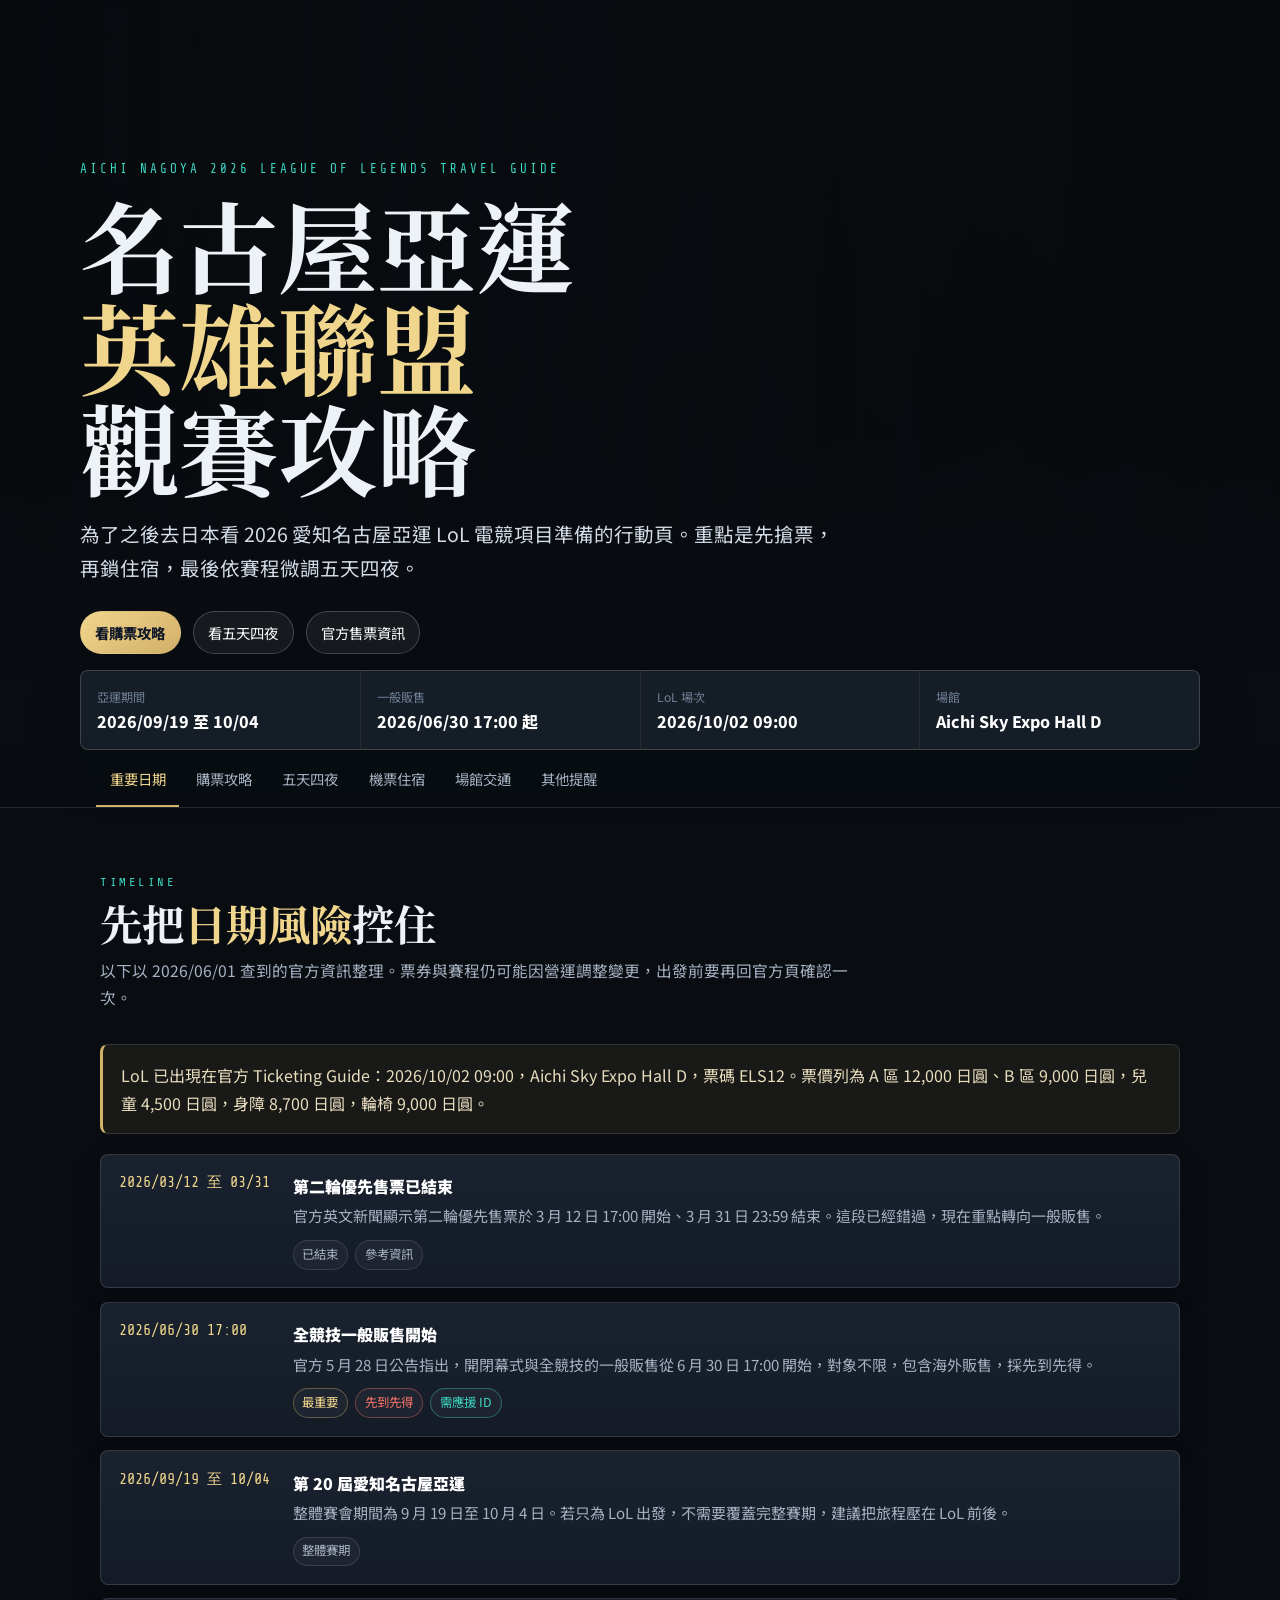
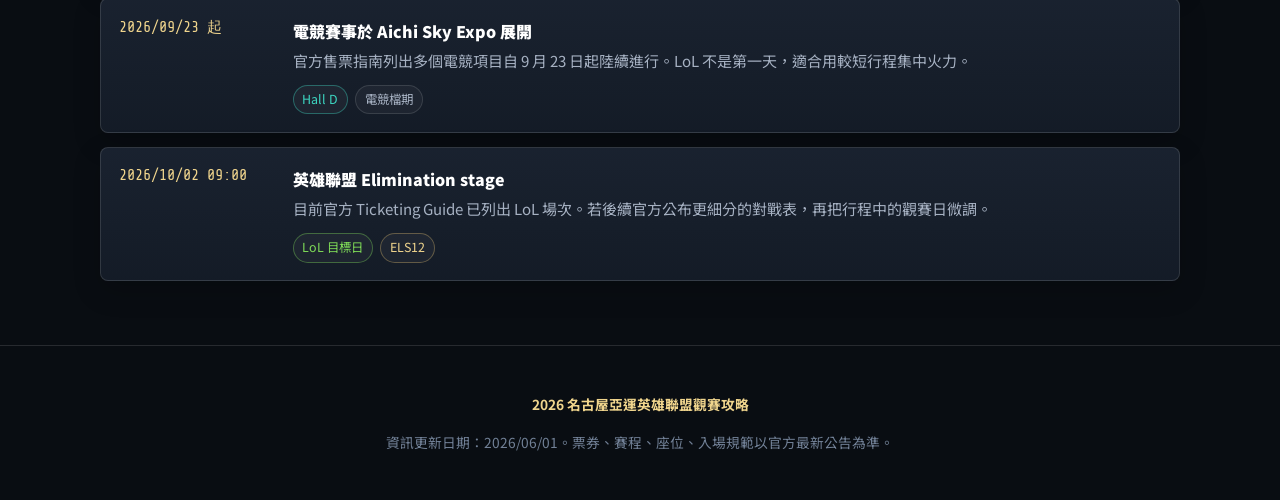
==== commit 7c706b1e: "Add files via upload" ====
--- a/nagoya-asian-games-2026.html
+++ b/nagoya-asian-games-2026.html
@@ -1,1003 +1,1169 @@
 <!DOCTYPE html>
-<html lang="zh-TW">
+<html lang="zh-Hant">
 <head>
-<meta charset="UTF-8">
-<meta name="viewport" content="width=device-width, initial-scale=1.0">
-<title>2026 名古屋亞運 英雄聯盟觀賽攻略</title>
-<link href="https://fonts.googleapis.com/css2?family=Noto+Serif+TC:wght@400;700;900&family=Noto+Sans+TC:wght@300;400;500;700&family=Share+Tech+Mono&display=swap" rel="stylesheet">
-<style>
-:root {
-  --bg: #0a0c10;
-  --bg2: #111318;
-  --surface: #1e2230;
-  --border: rgba(255,255,255,0.08);
-  --border2: rgba(255,255,255,0.18);
-  --text: #e8eaf0;
-  --text2: #9aa3b8;
-  --text3: #6b7491;
-  --lol-gold: #c8aa6e;
-  --lol-gold2: #f0d080;
-  --lol-blue: #0ac8b9;
-  --teal: #3ecfb0;
-}
-
-* { margin:0; padding:0; box-sizing:border-box; }
-
-html { scroll-behavior: smooth; }
-
-body {
-  font-family: 'Noto Sans TC', sans-serif;
-  background: var(--bg);
-  color: var(--text);
-  line-height: 1.7;
-  overflow-x: hidden;
-  /* key for Google Sites iframe: no outer scroll if content fits */
-  min-height: 100vh;
-}
-
-/* ── HERO ── */
-.hero {
-  position: relative;
-  padding: 5rem 1.5rem 4rem;
-  text-align: center;
-  overflow: hidden;
-  background: radial-gradient(ellipse 120% 70% at 50% 0%, #0d1f3a 0%, var(--bg) 65%);
-}
-.hero::before {
-  content:'';
-  position:absolute; inset:0;
-  background:
-    radial-gradient(circle at 15% 40%, rgba(10,200,185,.06) 0%, transparent 55%),
-    radial-gradient(circle at 85% 60%, rgba(200,170,110,.05) 0%, transparent 55%);
-  pointer-events:none;
-}
-.hero-grid {
-  position:absolute; inset:0;
-  background-image:
-    linear-gradient(rgba(255,255,255,.018) 1px, transparent 1px),
-    linear-gradient(90deg, rgba(255,255,255,.018) 1px, transparent 1px);
-  background-size: 56px 56px;
-  mask-image: radial-gradient(ellipse at center, black 20%, transparent 75%);
-  pointer-events:none;
-}
-.hero-content { position:relative; z-index:2; max-width:760px; margin:0 auto; }
-.hero-eyebrow {
-  font-family:'Share Tech Mono',monospace;
-  font-size:12px; letter-spacing:3px; color:var(--lol-blue);
-  text-transform:uppercase; margin-bottom:1.25rem;
-  opacity:0; animation: fadeUp .7s .1s forwards;
-}
-.hero-title {
-  font-family:'Noto Serif TC',serif;
-  font-size: clamp(2.2rem,6vw,4.5rem);
-  font-weight:900; line-height:1.1; letter-spacing:-.02em;
-  margin-bottom:.75rem;
-  opacity:0; animation: fadeUp .7s .25s forwards;
-}
-.hero-title span {
-  background: linear-gradient(130deg, var(--lol-gold) 30%, var(--lol-gold2) 80%);
-  -webkit-background-clip:text; -webkit-text-fill-color:transparent; background-clip:text;
-}
-.hero-sub {
-  font-size:1rem; color:var(--text2); margin-bottom:2rem;
-  opacity:0; animation: fadeUp .7s .4s forwards;
-}
-.hero-badges {
-  display:flex; gap:10px; justify-content:center; flex-wrap:wrap;
-  opacity:0; animation: fadeUp .7s .55s forwards;
-}
-.badge {
-  padding:5px 14px; border-radius:100px;
-  font-size:11px; font-weight:500;
-  font-family:'Share Tech Mono',monospace; letter-spacing:1px;
-}
-.badge-teal { background:rgba(62,207,176,.14); border:1px solid rgba(62,207,176,.4); color:var(--teal); }
-.badge-gold { background:rgba(200,170,110,.14); border:1px solid rgba(200,170,110,.4); color:var(--lol-gold); }
-.badge-red  { background:rgba(231,76,60,.14);  border:1px solid rgba(231,76,60,.4);  color:#f07868; }
-
-/* ── TAB NAV ── */
-.tab-nav-wrap {
-  position: sticky;
-  top: 0;
-  z-index: 100;
-  background: rgba(10,12,16,.95);
-  backdrop-filter: blur(14px);
-  border-bottom: 1px solid var(--border);
-}
-.tab-nav {
-  display: flex;
-  max-width: 1100px;
-  margin: 0 auto;
-  padding: 0 1rem;
-  overflow-x: auto;
-  scrollbar-width: none;
-  -webkit-overflow-scrolling: touch;
-  gap: 0;
-}
-.tab-nav::-webkit-scrollbar { display:none; }
-
-.tab-btn {
-  flex-shrink: 0;
-  background: none;
-  border: none;
-  border-bottom: 2px solid transparent;
-  color: var(--text3);
-  font-family: 'Noto Sans TC', sans-serif;
-  font-size: 13px;
-  padding: 14px 16px 12px;
-  cursor: pointer;
-  white-space: nowrap;
-  transition: color .2s, border-color .2s;
-  line-height: 1;
-}
-.tab-btn:hover { color: var(--text2); }
-.tab-btn.active {
-  color: var(--lol-gold);
-  border-bottom-color: var(--lol-gold);
-  font-weight: 500;
-}
-
-/* ── TAB PANELS ── */
-.tab-panel { display: none; }
-.tab-panel.active { display: block; }
-
-/* ── COMMON SECTION LAYOUT ── */
-.section {
-  max-width: 1000px;
-  margin: 0 auto;
-  padding: 3.5rem 1.5rem 4rem;
-}
-.section-label {
-  font-family:'Share Tech Mono',monospace;
-  font-size:11px; letter-spacing:3px; color:var(--lol-blue);
-  text-transform:uppercase; margin-bottom:.4rem;
-}
-.section-title {
-  font-family:'Noto Serif TC',serif;
-  font-size: clamp(1.6rem,3.5vw,2.4rem);
-  font-weight:700; margin-bottom:.4rem;
-}
-.section-title em { color:var(--lol-gold); font-style:normal; }
-.section-desc { color:var(--text2); font-size:.9rem; max-width:580px; margin-bottom:2.5rem; }
-.subsection-label {
-  font-family:'Share Tech Mono',monospace;
-  font-size:.8rem; letter-spacing:2px; color:var(--text2);
-  text-transform:uppercase; margin-bottom:1rem; font-weight:400;
-}
-.divider { height:1px; background:var(--border); margin:0; }
-
-/* ── ALERT ── */
-.alert {
-  padding:.875rem 1.1rem; border-radius:10px;
-  font-size:.85rem; margin-bottom:1.5rem;
-  display:flex; gap:.75rem; align-items:flex-start;
-}
-.alert-icon { font-size:17px; flex-shrink:0; line-height:1.5; }
-.alert-warn { background:rgba(200,170,110,.09); border:1px solid rgba(200,170,110,.3); }
-.alert-info { background:rgba(10,200,185,.07);  border:1px solid rgba(10,200,185,.25); }
-.alert-warn .alert-body { color:var(--lol-gold); }
-.alert-info .alert-body { color:var(--teal); }
-.alert-body strong { color:inherit; }
-.alert-body .normal { color:var(--text2); }
-
-/* ── TIMELINE ── */
-.timeline { position:relative; padding-left:1.75rem; }
-.timeline::before {
-  content:''; position:absolute; left:0; top:0; bottom:0; width:1px;
-  background:linear-gradient(to bottom, var(--lol-blue), var(--lol-gold), var(--teal));
-}
-.tl-item {
-  position:relative; margin-bottom:1.5rem;
-  padding:1.1rem 1.3rem;
-  background:var(--surface); border-radius:12px;
-  border:1px solid var(--border);
-  transition:border-color .2s, transform .2s;
-}
-.tl-item:hover { border-color:var(--border2); transform:translateX(3px); }
-.tl-item::before {
-  content:''; position:absolute; left:-2.1rem; top:1.3rem;
-  width:9px; height:9px; border-radius:50%;
-  background:var(--lol-gold); border:2px solid var(--bg);
-  box-shadow:0 0 0 3px rgba(200,170,110,.25);
-}
-.tl-status { font-size:11px; font-family:'Share Tech Mono',monospace; letter-spacing:1px; margin-bottom:.25rem; }
-.status-done    { color:var(--teal); }
-.status-open    { color:#7ed56f; }
-.status-pending { color:var(--lol-gold); }
-.status-tbz     { color:var(--text3); }
-.tl-date  { font-size:1rem; font-weight:700; color:var(--text); margin-bottom:.25rem; }
-.tl-desc  { color:var(--text2); font-size:.875rem; }
-.tl-note  {
-  margin-top:.5rem; padding:.4rem .7rem;
-  background:rgba(200,170,110,.07); border-left:2px solid var(--lol-gold);
-  font-size:.8rem; color:var(--lol-gold); border-radius:0 6px 6px 0;
-}
-
-/* ── TICKET STEPS ── */
-.ticket-steps { display:flex; flex-direction:column; gap:1.25rem; }
-.ticket-step {
-  display:flex; gap:1rem; align-items:flex-start;
-  padding:1.25rem; background:var(--surface);
-  border-radius:12px; border:1px solid var(--border);
-  transition:border-color .2s;
-}
-.ticket-step:hover { border-color:var(--border2); }
-.step-num {
-  flex-shrink:0; width:36px; height:36px;
-  background:linear-gradient(135deg, var(--lol-blue), #085fa8);
-  border-radius:50%; display:flex; align-items:center; justify-content:center;
-  font-family:'Share Tech Mono',monospace; font-size:14px; color:#fff; font-weight:700;
-}
-.step-body h3 { font-size:.95rem; font-weight:700; color:var(--text); margin-bottom:.35rem; }
-.step-body p  { color:var(--text2); font-size:.85rem; line-height:1.65; }
-.step-body a  { color:var(--lol-blue); text-decoration:none; }
-.step-body a:hover { text-decoration:underline; }
-.tag { display:inline-block; padding:2px 9px; border-radius:100px; font-size:10px; font-weight:500; margin-right:3px; margin-top:4px; }
-.tag-warn { background:rgba(200,170,110,.14); color:var(--lol-gold); }
-.tag-info { background:rgba(10,200,185,.11);  color:var(--lol-blue); }
-.tag-ok   { background:rgba(126,213,111,.11); color:#7ed56f; }
-
-/* ── ITINERARY ── */
-.itinerary-grid { display:flex; flex-direction:column; gap:1.25rem; }
-.day-card {
-  background:var(--surface); border-radius:14px;
-  border:1px solid var(--border); overflow:hidden;
-  transition:border-color .2s;
-}
-.day-card:hover { border-color:var(--border2); }
-.day-header {
-  display:flex; align-items:center; gap:.875rem;
-  padding:1.1rem 1.3rem; cursor:pointer; user-select:none;
-}
-.day-num {
-  font-family:'Share Tech Mono',monospace;
-  font-size:26px; font-weight:700; color:var(--lol-gold);
-  opacity:.55; line-height:1; min-width:44px;
-}
-.day-title-block { flex:1; min-width:0; }
-.day-title   { font-size:.95rem; font-weight:700; color:var(--text); }
-.day-subtitle{ font-size:.78rem; color:var(--text3); }
-.day-toggle  { font-size:16px; color:var(--text3); transition:transform .28s; flex-shrink:0; }
-.day-card.open .day-toggle { transform:rotate(180deg); }
-.day-body {
-  display:none; padding:0 1.25rem 1.25rem;
-  border-top:1px solid var(--border);
-}
-.day-card.open .day-body { display:block; }
-.activity-list { list-style:none; margin-top:.875rem; }
-.activity-list li {
-  display:flex; gap:.75rem; padding:.625rem 0;
-  border-bottom:1px solid var(--border);
-}
-.activity-list li:last-child { border-bottom:none; }
-.act-time {
-  font-family:'Share Tech Mono',monospace; font-size:11px;
-  color:var(--text3); min-width:48px; flex-shrink:0; padding-top:3px;
-}
-.act-icon {
-  font-size:14px; width:26px; height:26px; border-radius:7px;
-  display:flex; align-items:center; justify-content:center; flex-shrink:0;
-}
-.act-icon.esports { background:rgba(10,200,185,.14); }
-.act-icon.food    { background:rgba(200,170,110,.14); }
-.act-icon.travel  { background:rgba(91,159,232,.14); }
-.act-icon.sights  { background:rgba(139,111,232,.14); }
-.act-icon.hotel   { background:rgba(200,170,110,.1); }
-.act-content strong { display:block; font-size:.875rem; color:var(--text); font-weight:500; margin-bottom:2px; }
-.act-content span   { font-size:.8rem; color:var(--text2); }
-.act-tip { margin-top:3px; font-size:.76rem; color:var(--lol-blue); }
-
-/* ── REC CARDS ── */
-.rec-grid {
-  display:grid;
-  grid-template-columns: repeat(auto-fit, minmax(260px,1fr));
-  gap:1.1rem;
-}
-.rec-grid--mb { margin-bottom:2.5rem; }
-.rec-card {
-  background:var(--surface); border-radius:13px;
-  border:1px solid var(--border); padding:1.3rem;
-  transition:border-color .2s, transform .2s;
-}
-.rec-card:hover { border-color:var(--border2); transform:translateY(-2px); }
-.rec-card.featured {
-  border-color:rgba(200,170,110,.35);
-  background:linear-gradient(135deg,var(--surface) 80%,rgba(200,170,110,.04));
-}
-.rec-type  { font-size:10px; font-family:'Share Tech Mono',monospace; letter-spacing:2px; color:var(--text3); text-transform:uppercase; margin-bottom:.6rem; }
-.rec-title { font-size:1.05rem; font-weight:700; color:var(--text); margin-bottom:.25rem; }
-.rec-sub   { font-size:.8rem; color:var(--text2); margin-bottom:.875rem; }
-.rec-detail{ font-size:.8rem; color:var(--text3); line-height:1.85; }
-.rec-detail strong { color:var(--text2); }
-.price-tag {
-  display:inline-flex; align-items:baseline; gap:3px; margin-top:.75rem;
-  padding:3px 11px; background:rgba(10,200,185,.07);
-  border-radius:100px; border:1px solid rgba(10,200,185,.2);
-}
-.price-tag .amt  { font-size:.95rem; font-weight:700; color:var(--teal); }
-.price-tag .unit { font-size:10px; color:var(--text3); }
-
-/* ── VENUE BOX ── */
-.venue-box {
-  background:linear-gradient(135deg,var(--surface) 60%,rgba(10,200,185,.04));
-  border:1px solid rgba(10,200,185,.22); border-radius:14px;
-  padding:1.5rem; margin-bottom:1.75rem;
-  display:flex; gap:1.75rem; align-items:flex-start; flex-wrap:wrap;
-}
-.venue-name { font-family:'Noto Serif TC',serif; font-size:1.35rem; font-weight:700; color:var(--teal); margin-bottom:.25rem; }
-.venue-sub  { color:var(--text2); font-size:.83rem; margin-bottom:.875rem; }
-.venue-info { color:var(--text2); font-size:.85rem; line-height:1.75; flex:1; min-width:220px; }
-.venue-info strong { color:var(--text); }
-.venue-stats { display:flex; gap:1.25rem; flex-wrap:wrap; }
-.venue-stat  { text-align:center; }
-.venue-stat .val { font-family:'Share Tech Mono',monospace; font-size:1.3rem; color:var(--lol-gold); display:block; }
-.venue-stat .lbl { font-size:10px; color:var(--text3); }
-
-/* ── TIPS ── */
-.tips-grid { display:grid; grid-template-columns:repeat(auto-fit,minmax(220px,1fr)); gap:1rem; }
-.tip-card { background:var(--surface); border-radius:12px; border:1px solid var(--border); padding:1.1rem; }
-.tip-icon  { font-size:24px; margin-bottom:.625rem; }
-.tip-title { font-weight:700; color:var(--text); margin-bottom:.3rem; font-size:.9rem; }
-.tip-text  { font-size:.8rem; color:var(--text2); line-height:1.65; }
-
-/* ── FOOTER ── */
-footer {
-  background:var(--bg2); border-top:1px solid var(--border);
-  padding:2rem 1.5rem; text-align:center;
-  color:var(--text3); font-size:.78rem;
-}
-footer a { color:var(--lol-blue); text-decoration:none; }
-.footer-title { font-family:'Noto Serif TC',serif; font-size:.95rem; color:var(--lol-gold); font-weight:700; margin-bottom:.4rem; }
-
-/* ── ANIMATIONS ── */
-@keyframes fadeUp {
-  from { opacity:0; transform:translateY(16px); }
-  to   { opacity:1; transform:none; }
-}
-.fade-in { opacity:0; transform:translateY(14px); transition:opacity .55s,transform .55s; }
-.fade-in.visible { opacity:1; transform:none; }
-
-/* ══════════════════════════════
-   RESPONSIVE — tablet ≤860px
-══════════════════════════════ */
-@media (max-width:860px) {
-  .section { padding:3rem 1.25rem 3.5rem; }
-  .rec-grid { grid-template-columns:1fr 1fr; }
-  .tips-grid { grid-template-columns:1fr 1fr; }
-}
-
-/* ══════════════════════════════
-   RESPONSIVE — mobile ≤600px
-══════════════════════════════ */
-@media (max-width:600px) {
-  .hero { padding:3.5rem 1rem 3rem; }
-  .hero-eyebrow { font-size:10px; letter-spacing:2px; }
-  .badge { font-size:10px; padding:5px 11px; }
-
-  .tab-btn { font-size:12px; padding:13px 12px 11px; }
-
-  .section { padding:2.5rem 1rem 3rem; }
-  .section-title { font-size:1.55rem; }
-
-  .rec-grid { grid-template-columns:1fr; }
-  .rec-grid--mb { margin-bottom:2rem; }
-  .tips-grid { grid-template-columns:1fr; }
-
-  .timeline { padding-left:1.2rem; }
-  .tl-item  { padding:.9rem 1rem; }
-  .tl-item::before { left:-1.55rem; width:8px; height:8px; top:1.1rem; }
-  .tl-date  { font-size:.9rem; }
-  .tl-desc  { font-size:.82rem; }
-
-  .ticket-step { padding:1rem; gap:.75rem; }
-  .step-num { width:32px; height:32px; font-size:12px; }
-  .step-body h3 { font-size:.875rem; }
-  .step-body p  { font-size:.8rem; }
-
-  .day-header { padding:.875rem 1rem; gap:.625rem; }
-  .day-num    { font-size:20px; min-width:34px; }
-  .day-title  { font-size:.875rem; }
-  .day-subtitle { font-size:.73rem; }
-  .day-body   { padding:0 .875rem .875rem; }
-  .activity-list li { gap:.5rem; }
-  .act-time   { min-width:42px; font-size:10px; }
-  .act-icon   { width:22px; height:22px; font-size:13px; }
-  .act-content strong { font-size:.82rem; }
-  .act-content span   { font-size:.77rem; }
-
-  .venue-box  { flex-direction:column; gap:1rem; padding:1.1rem; }
-  .venue-name { font-size:1.15rem; }
-  .venue-stats { gap:.875rem; }
-
-  footer { padding:1.5rem 1rem; }
-}
-
-/* ══════════════════════════════
-   RESPONSIVE — tiny ≤375px
-══════════════════════════════ */
-@media (max-width:375px) {
-  .hero-eyebrow { display:none; }
-  .tab-btn { font-size:11px; padding:12px 9px 10px; }
-  .section-title { font-size:1.35rem; }
-  .day-num { display:none; }
-}
-</style>
+  <meta charset="UTF-8">
+  <meta name="viewport" content="width=device-width, initial-scale=1.0">
+  <meta name="description" content="2026 愛知名古屋亞運英雄聯盟觀賽攻略，包含購票、五天四夜行程、機票住宿、場館交通與重要日期。">
+  <title>2026 名古屋亞運英雄聯盟觀賽攻略</title>
+  <link rel="preconnect" href="https://fonts.googleapis.com">
+  <link rel="preconnect" href="https://fonts.gstatic.com" crossorigin>
+  <link href="https://fonts.googleapis.com/css2?family=Noto+Sans+TC:wght@400;500;700;900&family=Noto+Serif+TC:wght@700;900&family=Share+Tech+Mono&display=swap" rel="stylesheet">
+  <style>
+    :root {
+      --bg: #090d12;
+      --bg-soft: #101720;
+      --panel: #151d28;
+      --panel-2: #1b2431;
+      --line: rgba(255,255,255,.12);
+      --line-strong: rgba(255,255,255,.2);
+      --text: #edf2f7;
+      --muted: #a6b1c2;
+      --dim: #718096;
+      --gold: #d4b26a;
+      --gold-2: #f0d58d;
+      --teal: #3dd7c2;
+      --blue: #5a9df8;
+      --red: #ff7468;
+      --green: #7ed957;
+      --shadow: 0 18px 50px rgba(0,0,0,.32);
+      --radius: 8px;
+    }
+
+    * { box-sizing: border-box; }
+    html { scroll-behavior: smooth; }
+    body {
+      margin: 0;
+      font-family: "Noto Sans TC", system-ui, sans-serif;
+      background:
+        linear-gradient(180deg, rgba(9,13,18,.8), var(--bg) 34%),
+        radial-gradient(circle at 18% 10%, rgba(61,215,194,.16), transparent 28%),
+        radial-gradient(circle at 85% 8%, rgba(212,178,106,.14), transparent 26%),
+        var(--bg);
+      color: var(--text);
+      line-height: 1.75;
+      overflow-x: hidden;
+    }
+
+    a { color: var(--teal); text-decoration: none; }
+    a:hover { text-decoration: underline; }
+    strong { color: #fff; }
+
+    .hero {
+      min-height: 78vh;
+      display: grid;
+      align-items: end;
+      position: relative;
+      padding: 6rem 1.25rem 3rem;
+      overflow: hidden;
+      isolation: isolate;
+    }
+
+    .hero::before {
+      content: "";
+      position: absolute;
+      inset: 0;
+      z-index: -2;
+      background-image:
+        linear-gradient(90deg, rgba(9,13,18,.86), rgba(9,13,18,.56) 42%, rgba(9,13,18,.82)),
+        url("https://commons.wikimedia.org/wiki/Special:Redirect/file/AICHI%20SKY%20EXPO.jpg?width=1800");
+      background-size: cover;
+      background-position: center;
+      filter: saturate(.92) brightness(.68);
+      transform: scale(1.02);
+    }
+
+    .hero::after {
+      content: "";
+      position: absolute;
+      inset: auto 0 0;
+      height: 38%;
+      z-index: -1;
+      background: linear-gradient(180deg, transparent, var(--bg));
+    }
+
+    .hero-inner {
+      width: min(1120px, 100%);
+      margin: 0 auto;
+    }
+
+    .eyebrow {
+      font-family: "Share Tech Mono", monospace;
+      letter-spacing: 3px;
+      text-transform: uppercase;
+      color: var(--teal);
+      font-size: .78rem;
+      margin: 0 0 .8rem;
+    }
+
+    h1 {
+      font-family: "Noto Serif TC", serif;
+      font-size: clamp(2.65rem, 8vw, 6.2rem);
+      line-height: 1.02;
+      margin: 0;
+      max-width: 920px;
+      letter-spacing: 0;
+    }
+
+    h1 span {
+      color: var(--gold-2);
+    }
+
+    .hero-copy {
+      max-width: 760px;
+      margin: 1.25rem 0 1.6rem;
+      color: #d5dce7;
+      font-size: clamp(1rem, 2vw, 1.22rem);
+    }
+
+    .hero-actions {
+      display: flex;
+      flex-wrap: wrap;
+      gap: .75rem;
+      align-items: center;
+    }
+
+    .hero-link,
+    .source-link {
+      display: inline-flex;
+      align-items: center;
+      min-height: 40px;
+      padding: .5rem .9rem;
+      border: 1px solid var(--line-strong);
+      border-radius: 999px;
+      background: rgba(255,255,255,.06);
+      color: #fff;
+      font-size: .9rem;
+      backdrop-filter: blur(10px);
+    }
+
+    .hero-link.primary {
+      color: #111827;
+      border-color: transparent;
+      background: linear-gradient(135deg, var(--gold-2), var(--gold));
+      font-weight: 800;
+    }
+
+    .quick-strip {
+      width: min(1120px, calc(100% - 2.5rem));
+      margin: -2rem auto 0;
+      position: relative;
+      z-index: 2;
+      display: grid;
+      grid-template-columns: repeat(4, minmax(0, 1fr));
+      gap: 1px;
+      border: 1px solid var(--line);
+      background: var(--line);
+      border-radius: var(--radius);
+      overflow: hidden;
+      box-shadow: var(--shadow);
+    }
+
+    .quick-item {
+      background: rgba(21,29,40,.94);
+      padding: 1rem;
+      min-width: 0;
+    }
+
+    .quick-label {
+      color: var(--dim);
+      font-size: .76rem;
+      margin-bottom: .18rem;
+    }
+
+    .quick-value {
+      font-weight: 800;
+      color: #fff;
+      line-height: 1.35;
+    }
+
+    .nav-wrap {
+      position: sticky;
+      top: 0;
+      z-index: 10;
+      background: rgba(9,13,18,.88);
+      border-bottom: 1px solid var(--line);
+      backdrop-filter: blur(14px);
+    }
+
+    .tabs {
+      width: min(1120px, 100%);
+      margin: 0 auto;
+      display: flex;
+      gap: .2rem;
+      overflow-x: auto;
+      scrollbar-width: none;
+      padding: 0 1rem;
+    }
+
+    .tabs::-webkit-scrollbar { display: none; }
+
+    .tab-btn {
+      appearance: none;
+      border: 0;
+      border-bottom: 2px solid transparent;
+      background: transparent;
+      color: var(--muted);
+      padding: 1rem .85rem .86rem;
+      font: inherit;
+      font-size: .9rem;
+      white-space: nowrap;
+      cursor: pointer;
+    }
+
+    .tab-btn:hover,
+    .tab-btn.active {
+      color: var(--gold-2);
+      border-bottom-color: var(--gold);
+    }
+
+    main { min-height: 70vh; }
+    .panel { display: none; }
+    .panel.active { display: block; }
+
+    .section {
+      width: min(1120px, 100%);
+      margin: 0 auto;
+      padding: 4rem 1.25rem;
+    }
+
+    .section-head {
+      max-width: 760px;
+      margin-bottom: 2rem;
+    }
+
+    .section-kicker {
+      font-family: "Share Tech Mono", monospace;
+      color: var(--teal);
+      letter-spacing: 2.5px;
+      text-transform: uppercase;
+      font-size: .76rem;
+      margin: 0 0 .3rem;
+    }
+
+    h2 {
+      font-family: "Noto Serif TC", serif;
+      font-size: clamp(1.7rem, 4vw, 2.65rem);
+      line-height: 1.2;
+      margin: 0 0 .5rem;
+      letter-spacing: 0;
+    }
+
+    h2 em {
+      color: var(--gold-2);
+      font-style: normal;
+    }
+
+    .lead {
+      margin: 0;
+      color: var(--muted);
+      font-size: .98rem;
+    }
+
+    .alert {
+      border: 1px solid var(--line);
+      border-left: 3px solid var(--gold);
+      background: rgba(212,178,106,.08);
+      border-radius: var(--radius);
+      padding: 1rem 1.1rem;
+      color: #e8ddbd;
+      margin-bottom: 1.25rem;
+    }
+
+    .alert.info {
+      border-left-color: var(--teal);
+      background: rgba(61,215,194,.07);
+      color: #c7fff4;
+    }
+
+    .timeline {
+      display: grid;
+      gap: .85rem;
+      position: relative;
+    }
+
+    .tl-item,
+    .step,
+    .rec-card,
+    .tip-card,
+    .venue-card,
+    .source-card,
+    .day-card {
+      border: 1px solid var(--line);
+      border-radius: var(--radius);
+      background: linear-gradient(180deg, rgba(27,36,49,.94), rgba(21,29,40,.94));
+      box-shadow: 0 10px 28px rgba(0,0,0,.18);
+    }
+
+    .tl-item {
+      display: grid;
+      grid-template-columns: 158px minmax(0, 1fr);
+      gap: 1rem;
+      padding: 1.1rem;
+    }
+
+    .tl-date {
+      font-family: "Share Tech Mono", monospace;
+      color: var(--gold-2);
+      font-size: .95rem;
+      line-height: 1.45;
+    }
+
+    .tl-title {
+      margin: 0 0 .2rem;
+      font-weight: 900;
+      color: #fff;
+    }
+
+    .tl-desc {
+      margin: 0;
+      color: var(--muted);
+      font-size: .94rem;
+    }
+
+    .badge-row {
+      display: flex;
+      flex-wrap: wrap;
+      gap: .45rem;
+      margin-top: .65rem;
+    }
+
+    .badge {
+      display: inline-flex;
+      align-items: center;
+      min-height: 26px;
+      border-radius: 999px;
+      border: 1px solid var(--line);
+      padding: .18rem .55rem;
+      color: var(--muted);
+      font-size: .78rem;
+      background: rgba(255,255,255,.04);
+    }
+
+    .badge.gold { color: var(--gold-2); border-color: rgba(212,178,106,.38); }
+    .badge.teal { color: var(--teal); border-color: rgba(61,215,194,.38); }
+    .badge.red { color: var(--red); border-color: rgba(255,116,104,.38); }
+    .badge.green { color: var(--green); border-color: rgba(126,217,87,.38); }
+
+    .steps {
+      display: grid;
+      gap: 1rem;
+    }
+
+    .step {
+      display: grid;
+      grid-template-columns: 58px minmax(0, 1fr);
+      gap: .95rem;
+      padding: 1.05rem;
+    }
+
+    .step-num {
+      font-family: "Share Tech Mono", monospace;
+      color: #111827;
+      background: linear-gradient(135deg, var(--teal), var(--blue));
+      height: 42px;
+      width: 42px;
+      border-radius: 50%;
+      display: grid;
+      place-items: center;
+      font-weight: 900;
+    }
+
+    .step h3,
+    .rec-title,
+    .tip-title,
+    .venue-title {
+      margin: 0 0 .35rem;
+      color: #fff;
+      font-size: 1.03rem;
+      line-height: 1.45;
+    }
+
+    .step p,
+    .rec-detail,
+    .tip-text,
+    .venue-text {
+      margin: 0;
+      color: var(--muted);
+      font-size: .92rem;
+    }
+
+    .itinerary {
+      display: grid;
+      gap: .95rem;
+    }
+
+    .day-card {
+      overflow: hidden;
+    }
+
+    .day-header {
+      display: grid;
+      grid-template-columns: 52px minmax(0, 1fr) 34px;
+      gap: .75rem;
+      align-items: center;
+      padding: 1rem;
+      cursor: pointer;
+    }
+
+    .day-num {
+      font-family: "Share Tech Mono", monospace;
+      color: var(--gold-2);
+      font-size: 1.3rem;
+      font-weight: 900;
+    }
+
+    .day-title {
+      font-weight: 900;
+      color: #fff;
+      line-height: 1.35;
+    }
+
+    .day-sub {
+      color: var(--dim);
+      font-size: .86rem;
+      margin-top: .1rem;
+    }
+
+    .day-toggle {
+      width: 30px;
+      height: 30px;
+      display: grid;
+      place-items: center;
+      border-radius: 50%;
+      border: 1px solid var(--line);
+      color: var(--muted);
+      transition: transform .2s;
+    }
+
+    .day-card.open .day-toggle { transform: rotate(45deg); }
+    .day-body { display: none; padding: 0 1rem 1rem 1rem; }
+    .day-card.open .day-body { display: block; }
+
+    .activity {
+      list-style: none;
+      display: grid;
+      gap: .65rem;
+      margin: 0;
+      padding: 0;
+    }
+
+    .activity li {
+      display: grid;
+      grid-template-columns: 74px minmax(0, 1fr);
+      gap: .8rem;
+      padding: .75rem;
+      border: 1px solid rgba(255,255,255,.08);
+      border-radius: var(--radius);
+      background: rgba(255,255,255,.035);
+    }
+
+    .time {
+      color: var(--teal);
+      font-family: "Share Tech Mono", monospace;
+      font-size: .82rem;
+    }
+
+    .activity strong {
+      display: block;
+      margin-bottom: .12rem;
+      line-height: 1.45;
+    }
+
+    .activity span {
+      color: var(--muted);
+      font-size: .9rem;
+    }
+
+    .rec-grid,
+    .tips-grid,
+    .venue-grid,
+    .source-grid {
+      display: grid;
+      grid-template-columns: repeat(3, minmax(0, 1fr));
+      gap: 1rem;
+    }
+
+    .rec-grid.two,
+    .venue-grid {
+      grid-template-columns: repeat(2, minmax(0, 1fr));
+    }
+
+    .rec-card,
+    .tip-card,
+    .venue-card,
+    .source-card {
+      padding: 1.1rem;
+    }
+
+    .rec-card.featured {
+      border-color: rgba(212,178,106,.5);
+      background: linear-gradient(180deg, rgba(47,39,20,.75), rgba(21,29,40,.96));
+    }
+
+    .rec-type {
+      color: var(--teal);
+      font-size: .78rem;
+      font-family: "Share Tech Mono", monospace;
+      letter-spacing: 1.5px;
+      text-transform: uppercase;
+      margin-bottom: .35rem;
+    }
+
+    .rec-sub {
+      color: var(--dim);
+      font-size: .85rem;
+      margin-bottom: .7rem;
+    }
+
+    .price {
+      margin-top: .85rem;
+      color: var(--gold-2);
+      font-weight: 900;
+    }
+
+    .price small {
+      color: var(--dim);
+      font-weight: 500;
+    }
+
+    .venue-hero {
+      display: grid;
+      grid-template-columns: minmax(0, 1.1fr) minmax(280px, .9fr);
+      gap: 1rem;
+      align-items: stretch;
+      margin-bottom: 1rem;
+    }
+
+    .venue-photo {
+      min-height: 320px;
+      border: 1px solid var(--line);
+      border-radius: var(--radius);
+      overflow: hidden;
+      background: #000;
+      position: relative;
+    }
+
+    .venue-photo img {
+      width: 100%;
+      height: 100%;
+      object-fit: cover;
+      display: block;
+      filter: saturate(.95);
+    }
+
+    .photo-credit {
+      position: absolute;
+      right: .65rem;
+      bottom: .55rem;
+      color: rgba(255,255,255,.76);
+      background: rgba(0,0,0,.5);
+      border-radius: 999px;
+      padding: .2rem .55rem;
+      font-size: .72rem;
+    }
+
+    .venue-summary {
+      border: 1px solid var(--line);
+      border-radius: var(--radius);
+      background: rgba(21,29,40,.94);
+      padding: 1.15rem;
+    }
+
+    .stat-grid {
+      display: grid;
+      grid-template-columns: repeat(2, minmax(0, 1fr));
+      gap: .7rem;
+      margin-top: 1rem;
+    }
+
+    .stat {
+      border: 1px solid rgba(255,255,255,.09);
+      border-radius: var(--radius);
+      padding: .75rem;
+      background: rgba(255,255,255,.035);
+    }
+
+    .stat b {
+      display: block;
+      color: var(--gold-2);
+      font-size: 1.35rem;
+      font-family: "Share Tech Mono", monospace;
+      line-height: 1.1;
+    }
+
+    .stat span {
+      color: var(--muted);
+      font-size: .82rem;
+    }
+
+    .checklist {
+      margin: 1.25rem 0 0;
+      padding: 0;
+      list-style: none;
+      display: grid;
+      gap: .55rem;
+    }
+
+    .checklist li {
+      border-left: 2px solid var(--teal);
+      background: rgba(61,215,194,.055);
+      padding: .5rem .75rem;
+      border-radius: 0 var(--radius) var(--radius) 0;
+      color: var(--muted);
+      font-size: .9rem;
+    }
+
+    footer {
+      border-top: 1px solid var(--line);
+      color: var(--dim);
+      text-align: center;
+      padding: 2rem 1.25rem;
+      font-size: .86rem;
+    }
+
+    footer strong {
+      color: var(--gold-2);
+    }
+
+    @media (max-width: 920px) {
+      .quick-strip { grid-template-columns: repeat(2, minmax(0, 1fr)); }
+      .rec-grid,
+      .tips-grid,
+      .source-grid { grid-template-columns: repeat(2, minmax(0, 1fr)); }
+      .venue-hero { grid-template-columns: 1fr; }
+    }
+
+    @media (max-width: 640px) {
+      .hero { min-height: 72vh; padding-top: 4rem; }
+      .quick-strip,
+      .rec-grid,
+      .rec-grid.two,
+      .tips-grid,
+      .venue-grid,
+      .source-grid { grid-template-columns: 1fr; }
+      .tl-item { grid-template-columns: 1fr; gap: .45rem; }
+      .step { grid-template-columns: 44px minmax(0, 1fr); }
+      .step-num { width: 36px; height: 36px; font-size: .82rem; }
+      .day-header { grid-template-columns: 42px minmax(0, 1fr) 30px; }
+      .activity li { grid-template-columns: 1fr; gap: .2rem; }
+      .section { padding: 3rem 1rem; }
+    }
+  </style>
 </head>
 <body>
-
-<!-- ─── HERO ─── -->
-<header class="hero">
-  <div class="hero-grid"></div>
-  <div class="hero-content">
-    <p class="hero-eyebrow">2026 Aichi-Nagoya · 電競觀賽完全指南</p>
-    <h1 class="hero-title">名古屋亞運<br><span>英雄聯盟</span><br>觀賽攻略</h1>
-    <p class="hero-sub">五天四夜 · 購票策略 · 機票住宿 · 賽事日程</p>
-    <div class="hero-badges">
-      <span class="badge badge-teal">📅 2026.09.19 – 10.04</span>
-      <span class="badge badge-gold">🏆 LoL 金牌賽事</span>
-      <span class="badge badge-red">⚠️ 電競票尚未開賣</span>
-    </div>
-  </div>
-</header>
-
-<!-- ─── TAB NAV ─── -->
-<div class="tab-nav-wrap" role="tablist" aria-label="頁面導覽">
-  <div class="tab-nav">
-    <button class="tab-btn active" data-tab="dates"     role="tab" aria-selected="true"  aria-controls="panel-dates">📅 重要日程</button>
-    <button class="tab-btn"        data-tab="tickets"   role="tab" aria-selected="false" aria-controls="panel-tickets">🎟 購票攻略</button>
-    <button class="tab-btn"        data-tab="itinerary" role="tab" aria-selected="false" aria-controls="panel-itinerary">🗺 五天行程</button>
-    <button class="tab-btn"        data-tab="flights"   role="tab" aria-selected="false" aria-controls="panel-flights">✈️ 機票住宿</button>
-    <button class="tab-btn"        data-tab="venue"     role="tab" aria-selected="false" aria-controls="panel-venue">🏟 賽場資訊</button>
-    <button class="tab-btn"        data-tab="tips"      role="tab" aria-selected="false" aria-controls="panel-tips">💡 實用貼士</button>
-  </div>
-</div>
-
-<!-- ══════════════════════════════════════════════
-  PANEL 1 · 重要日程
-══════════════════════════════════════════════ -->
-<div class="tab-panel active" id="panel-dates" role="tabpanel">
-  <div class="section fade-in">
-    <p class="section-label">Timeline</p>
-    <h2 class="section-title">重要<em>日程表</em></h2>
-    <p class="section-desc">從登錄 Supporter ID、各輪購票時間，到 LoL 比賽期間，一次掌握所有關鍵節點。</p>
-
-    <div class="alert alert-warn">
-      <span class="alert-icon">⚠️</span>
-      <span class="alert-body"><strong>電競門票（含 LoL）預計僅在一般販售（6月後）開放，預售階段不販售。</strong><br><span class="normal">需密切追蹤官方網站更新，建議提前完成 Supporter ID 登錄。</span></span>
-    </div>
-
-    <div class="timeline">
-      <div class="tl-item">
-        <div class="tl-status status-done">✓ 已完成</div>
-        <div class="tl-date">2025年10月 — 持續開放</div>
-        <div class="tl-desc">Supporter ID 登錄開放。這是購票的唯一憑證，<strong>現在就必須完成登錄</strong>。</div>
-        <div class="tl-note">🔗 presale.tickets-aichi-nagoya2026.org（英文介面）</div>
-      </div>
-      <div class="tl-item">
-        <div class="tl-status status-done">✓ 已結束</div>
-        <div class="tl-date">2026年2月26日 — 3月9日</div>
-        <div class="tl-desc">第一輪先行售票（限愛知、岐阜、三重、靜岡、東京、大阪居民）。電競票不在此波。</div>
-      </div>
-      <div class="tl-item">
-        <div class="tl-status status-done">✓ 已結束</div>
-        <div class="tl-date">2026年3月12日 — 3月31日</div>
-        <div class="tl-desc">第二輪先行售票（無地區限制）。海外可透過 Ticket Pia 等代理購買。<strong>電競票仍未開賣。</strong></div>
-        <div class="tl-note">每帳號最多購買 12 張一般賽事票</div>
-      </div>
-      <div class="tl-item">
-        <div class="tl-status status-open">🟢 即將開放</div>
-        <div class="tl-date">2026年6月以後 — 一般販售</div>
-        <div class="tl-desc"><strong>電競（LoL）門票預計在此階段開賣。</strong>先到先得，無地區限制，確切日期待官方公告。</div>
-        <div class="tl-note">建議開賣前設定通知，第一時間搶票</div>
-      </div>
-      <div class="tl-item">
-        <div class="tl-status status-pending">🔔 關注</div>
-        <div class="tl-date">2026年6月12–14日</div>
-        <div class="tl-desc">LoL 亞運資格賽在吉隆坡舉行。台灣預期直接受邀，無需資格賽。</div>
-      </div>
-      <div class="tl-item">
-        <div class="tl-status status-pending">🏆 賽事</div>
-        <div class="tl-date">2026年9月19日</div>
-        <div class="tl-desc">亞運開幕典禮。電競賽事整體在 <strong>9月23日 – 10月2日</strong> 於 Aichi Sky Expo 舉行。</div>
-      </div>
-      <div class="tl-item">
-        <div class="tl-status status-tbz">📅 待公告</div>
-        <div class="tl-date">2026年9月下旬 — 確切日期 TBD</div>
-        <div class="tl-desc">LoL 小組賽（2–3天）→ 八強 → 四強 → <strong>金牌戰（壓軸）</strong>。確切日期由 OCA 公告。</div>
-        <div class="tl-note">參考杭州亞運：LoL 共5天，小組至金牌 25–29 September</div>
-      </div>
-      <div class="tl-item">
-        <div class="tl-status status-tbz">🏁 結束</div>
-        <div class="tl-date">2026年10月4日</div>
-        <div class="tl-desc">亞運閉幕典禮。</div>
+  <header class="hero">
+    <div class="hero-inner">
+      <p class="eyebrow">Aichi Nagoya 2026 League of Legends Travel Guide</p>
+      <h1>名古屋亞運<br><span>英雄聯盟</span><br>觀賽攻略</h1>
+      <p class="hero-copy">為了之後去日本看 2026 愛知名古屋亞運 LoL 電競項目準備的行動頁。重點是先搶票，再鎖住宿，最後依賽程微調五天四夜。</p>
+      <div class="hero-actions">
+        <a class="hero-link primary" href="#tickets">看購票攻略</a>
+        <a class="hero-link" href="#itinerary">看五天四夜</a>
+        <a class="hero-link" href="https://lp-ag.tickets-aichi-nagoya2026.org/index_en.html" target="_blank" rel="noreferrer">官方售票資訊</a>
       </div>
     </div>
-  </div>
-</div>
-
-<!-- ══════════════════════════════════════════════
-  PANEL 2 · 購票攻略
-══════════════════════════════════════════════ -->
-<div class="tab-panel" id="panel-tickets" role="tabpanel">
-  <div class="section fade-in">
-    <p class="section-label">Ticket Strategy</p>
-    <h2 class="section-title">電競門票<em>購票攻略</em></h2>
-    <p class="section-desc">LoL 門票尚未開賣，但提前備好每個步驟，開賣時能立即下手。</p>
-
-    <div class="alert alert-info">
-      <span class="alert-icon">ℹ️</span>
-      <span class="alert-body"><strong>官方網站 presale.tickets-aichi-nagoya2026.org 目前維護中。</strong><br><span class="normal" style="color:var(--text2)">一般販售開放前會重新上線，屆時可用英文介面直接購票。</span></span>
+  </header>
+
+  <aside class="quick-strip" aria-label="重點摘要">
+    <div class="quick-item">
+      <div class="quick-label">亞運期間</div>
+      <div class="quick-value">2026/09/19 至 10/04</div>
     </div>
-
-    <div class="ticket-steps">
-      <div class="ticket-step">
-        <div class="step-num">01</div>
-        <div class="step-body">
-          <h3>立即登錄 Supporter ID（最優先！）</h3>
-          <p>前往 <a href="https://presale.tickets-aichi-nagoya2026.org" target="_blank">presale.tickets-aichi-nagoya2026.org</a> 用 Email 免費申請。這是官方網站購票的唯一憑證，沒有此 ID 無法購票。網站維護期間先記住網址，恢復後立即申請。</p>
-          <div><span class="tag tag-warn">最優先</span><span class="tag tag-info">免費申請</span><span class="tag tag-info">英文介面</span></div>
+    <div class="quick-item">
+      <div class="quick-label">一般販售</div>
+      <div class="quick-value">2026/06/30 17:00 起</div>
+    </div>
+    <div class="quick-item">
+      <div class="quick-label">LoL 場次</div>
+      <div class="quick-value">2026/10/02 09:00</div>
+    </div>
+    <div class="quick-item">
+      <div class="quick-label">場館</div>
+      <div class="quick-value">Aichi Sky Expo Hall D</div>
+    </div>
+  </aside>
+
+  <nav class="nav-wrap" aria-label="頁面分頁">
+    <div class="tabs" role="tablist">
+      <button class="tab-btn active" data-tab="dates" role="tab" aria-selected="true">重要日期</button>
+      <button class="tab-btn" data-tab="tickets" role="tab" aria-selected="false">購票攻略</button>
+      <button class="tab-btn" data-tab="itinerary" role="tab" aria-selected="false">五天四夜</button>
+      <button class="tab-btn" data-tab="travel" role="tab" aria-selected="false">機票住宿</button>
+      <button class="tab-btn" data-tab="venue" role="tab" aria-selected="false">場館交通</button>
+      <button class="tab-btn" data-tab="tips" role="tab" aria-selected="false">其他提醒</button>
+    </div>
+  </nav>
+
+  <main>
+    <section class="panel active" id="panel-dates" role="tabpanel">
+      <div class="section">
+        <div class="section-head">
+          <p class="section-kicker">Timeline</p>
+          <h2>先把<em>日期風險</em>控住</h2>
+          <p class="lead">以下以 2026/06/01 查到的官方資訊整理。票券與賽程仍可能因營運調整變更，出發前要再回官方頁確認一次。</p>
+        </div>
+
+        <div class="alert">
+          LoL 已出現在官方 Ticketing Guide：2026/10/02 09:00，Aichi Sky Expo Hall D，票碼 ELS12。票價列為 A 區 12,000 日圓、B 區 9,000 日圓，兒童 4,500 日圓，身障 8,700 日圓，輪椅 9,000 日圓。
+        </div>
+
+        <div class="timeline">
+          <article class="tl-item">
+            <div class="tl-date">2026/03/12 至 03/31</div>
+            <div>
+              <p class="tl-title">第二輪優先售票已結束</p>
+              <p class="tl-desc">官方英文新聞顯示第二輪優先售票於 3 月 12 日 17:00 開始、3 月 31 日 23:59 結束。這段已經錯過，現在重點轉向一般販售。</p>
+              <div class="badge-row"><span class="badge">已結束</span><span class="badge">參考資訊</span></div>
+            </div>
+          </article>
+
+          <article class="tl-item">
+            <div class="tl-date">2026/06/30 17:00</div>
+            <div>
+              <p class="tl-title">全競技一般販售開始</p>
+              <p class="tl-desc">官方 5 月 28 日公告指出，開閉幕式與全競技的一般販售從 6 月 30 日 17:00 開始，對象不限，包含海外販售，採先到先得。</p>
+              <div class="badge-row"><span class="badge gold">最重要</span><span class="badge red">先到先得</span><span class="badge teal">需應援 ID</span></div>
+            </div>
+          </article>
+
+          <article class="tl-item">
+            <div class="tl-date">2026/09/19 至 10/04</div>
+            <div>
+              <p class="tl-title">第 20 屆愛知名古屋亞運</p>
+              <p class="tl-desc">整體賽會期間為 9 月 19 日至 10 月 4 日。若只為 LoL 出發，不需要覆蓋完整賽期，建議把旅程壓在 LoL 前後。</p>
+              <div class="badge-row"><span class="badge">整體賽期</span></div>
+            </div>
+          </article>
+
+          <article class="tl-item">
+            <div class="tl-date">2026/09/23 起</div>
+            <div>
+              <p class="tl-title">電競賽事於 Aichi Sky Expo 展開</p>
+              <p class="tl-desc">官方售票指南列出多個電競項目自 9 月 23 日起陸續進行。LoL 不是第一天，適合用較短行程集中火力。</p>
+              <div class="badge-row"><span class="badge teal">Hall D</span><span class="badge">電競檔期</span></div>
+            </div>
+          </article>
+
+          <article class="tl-item">
+            <div class="tl-date">2026/10/02 09:00</div>
+            <div>
+              <p class="tl-title">英雄聯盟 Elimination stage</p>
+              <p class="tl-desc">目前官方 Ticketing Guide 已列出 LoL 場次。若後續官方公布更細分的對戰表，再把行程中的觀賽日微調。</p>
+              <div class="badge-row"><span class="badge green">LoL 目標日</span><span class="badge gold">ELS12</span></div>
+            </div>
+          </article>
         </div>
       </div>
-      <div class="ticket-step">
-        <div class="step-num">02</div>
-        <div class="step-body">
-          <h3>下載官方 Ticketing Guide PDF</h3>
-          <p>從官方網站下載 <a href="https://www.aichi-nagoya2026.org/en/" target="_blank">Ticketing Guide（購票指南）</a>，詳列所有賽事時間、場館、座位分類（A–C 區）與票價。電競座位與票價確認後會更新。</p>
-          <div><span class="tag tag-info">官網英文 PDF</span><span class="tag tag-ok">含票價明細</span></div>
+    </section>
+
+    <section class="panel" id="panel-tickets" role="tabpanel">
+      <div class="section" id="tickets">
+        <div class="section-head">
+          <p class="section-kicker">Ticket Strategy</p>
+          <h2>LoL <em>購票攻略</em></h2>
+          <p class="lead">你的目標不是慢慢研究，是在一般販售開放前把帳號、付款、場次、住宿備案都準備好。開賣當天只做一件事：買到 ELS12。</p>
+        </div>
+
+        <div class="alert info">
+          官方公告寫明一般販售需免費註冊「應援 ID」。非官方管道購入的票券可能無法入場，轉售平台要避開。
+        </div>
+
+        <div class="steps">
+          <article class="step">
+            <div class="step-num">01</div>
+            <div>
+              <h3>先註冊應援 ID</h3>
+              <p>到官方售票資訊網站完成免費註冊。一般販售在官方網站購買時需要此 ID，建議用常看的 Email，並把官方信件加入安全寄件者。</p>
+              <div class="badge-row"><span class="badge teal">必做</span><span class="badge">免費</span></div>
+            </div>
+          </article>
+
+          <article class="step">
+            <div class="step-num">02</div>
+            <div>
+              <h3>鎖定場次 ELS12</h3>
+              <p>目前 LoL 場次資訊為 2026/10/02 09:00、Aichi Sky Expo Hall D、League of Legends Elimination stage、Ticket Code ELS12。先把這些字串存在手機備忘錄，開賣時可快速搜尋。</p>
+              <div class="badge-row"><span class="badge gold">ELS12</span><span class="badge">10/02 09:00</span></div>
+            </div>
+          </article>
+
+          <article class="step">
+            <div class="step-num">03</div>
+            <div>
+              <h3>確認票價與座位策略</h3>
+              <p>官方指南列出 A 區 12,000 日圓、B 區 9,000 日圓。若差額可接受，優先選 A 區；若 A 區售罄，立刻改 B 區，不要在座位選擇頁猶豫太久。</p>
+              <div class="badge-row"><span class="badge gold">A 區優先</span><span class="badge teal">B 區備援</span></div>
+            </div>
+          </article>
+
+          <article class="step">
+            <div class="step-num">04</div>
+            <div>
+              <h3>付款工具提前測試</h3>
+              <p>準備 Visa 或 Mastercard，確認海外交易與 3D Secure 驗證可用。建議至少兩張卡，一張主卡一張備援，避免刷卡驗證卡住。</p>
+              <div class="badge-row"><span class="badge">Visa</span><span class="badge">Mastercard</span><span class="badge red">海外交易開啟</span></div>
+            </div>
+          </article>
+
+          <article class="step">
+            <div class="step-num">05</div>
+            <div>
+              <h3>開賣日作戰流程</h3>
+              <p>台灣時間 2026/06/30 16:30 前登入，17:00 準時刷新。先搜尋 League of Legends 或 ELS12，選票、付款、截圖保存訂單。若排隊或失敗，用另一個瀏覽器或手機網路備援。</p>
+              <div class="badge-row"><span class="badge red">2026/06/30</span><span class="badge gold">台灣時間同為 17:00 前準備</span></div>
+            </div>
+          </article>
+
+          <article class="step">
+            <div class="step-num">06</div>
+            <div>
+              <h3>買到票後再定不可退項目</h3>
+              <p>住宿可以先訂可免費取消方案，機票等 LoL 票券確認後再出手。若票券沒搶到，行程仍可改成看其他電競項目或一般亞運賽事。</p>
+              <div class="badge-row"><span class="badge teal">可取消住宿優先</span><span class="badge">保留彈性</span></div>
+            </div>
+          </article>
         </div>
       </div>
-      <div class="ticket-step">
-        <div class="step-num">03</div>
-        <div class="step-body">
-          <h3>追蹤電競一般販售開賣時間</h3>
-          <p>電競門票（含 LoL）預計於 <strong>2026年6月後</strong> 一般販售開放。追蹤官方 X（@aichi_nagoya2026）與官網公告。開賣為先到先得，建議設定日曆提醒與 Email 通知。</p>
-          <div><span class="tag tag-warn">6月後 TBD</span><span class="tag tag-info">先到先得</span></div>
+    </section>
+
+    <section class="panel" id="panel-itinerary" role="tabpanel">
+      <div class="section" id="itinerary">
+        <div class="section-head">
+          <p class="section-kicker">5D4N Itinerary</p>
+          <h2>通用版<em>五天四夜</em></h2>
+          <p class="lead">日期還不確定時，用「D3 或 D4 是 LoL 觀賽日」來設計。若依目前官方場次，最直覺是 2026/09/30 至 10/04 或 2026/10/01 至 10/05。</p>
+        </div>
+
+        <div class="alert">
+          推薦版本：D1 抵達名古屋，D2 市區與補給，D3 看其他電競或場館場勘，D4 看 LoL，D5 回台。若最後 LoL 確認只有 10/02 一天，就把 D4 固定為 10/02。
+        </div>
+
+        <div class="itinerary">
+          <article class="day-card open">
+            <div class="day-header">
+              <div class="day-num">D1</div>
+              <div>
+                <div class="day-title">抵達名古屋，住進交通核心</div>
+                <div class="day-sub">台北至中部國際機場，名鐵進市區，晚上輕鬆吃名古屋飯</div>
+              </div>
+              <div class="day-toggle">+</div>
+            </div>
+            <div class="day-body">
+              <ul class="activity">
+                <li><div class="time">上午</div><div><strong>飛往 NGO 中部國際機場</strong><span>優先選直飛，減少轉機延誤與行李風險。</span></div></li>
+                <li><div class="time">下午</div><div><strong>名鐵進名古屋站或榮</strong><span>住名古屋站最穩，往機場、場館、購物都方便。</span></div></li>
+                <li><div class="time">晚上</div><div><strong>味噌豬排、手羽先、台灣拉麵</strong><span>第一晚不排太硬，調整體力與網路。</span></div></li>
+              </ul>
+            </div>
+          </article>
+
+          <article class="day-card">
+            <div class="day-header">
+              <div class="day-num">D2</div>
+              <div>
+                <div class="day-title">名古屋市區日，順便完成補給</div>
+                <div class="day-sub">名古屋城、榮、Oasis 21、藥妝與便利商店補貨</div>
+              </div>
+              <div class="day-toggle">+</div>
+            </div>
+            <div class="day-body">
+              <ul class="activity">
+                <li><div class="time">09:30</div><div><strong>名古屋城或熱田神宮</strong><span>安排一個主要景點即可，避免隔天觀賽疲累。</span></div></li>
+                <li><div class="time">14:00</div><div><strong>榮商圈與 Oasis 21</strong><span>買行動電源、雨具、濕紙巾、喉糖。</span></div></li>
+                <li><div class="time">晚上</div><div><strong>確認票券、交通、天氣</strong><span>把場館地址、電子票、護照影本都離線保存。</span></div></li>
+              </ul>
+            </div>
+          </article>
+
+          <article class="day-card">
+            <div class="day-header">
+              <div class="day-num">D3</div>
+              <div>
+                <div class="day-title">電競暖身或 Aichi Sky Expo 場勘</div>
+                <div class="day-sub">可以看其他電競項目，或先熟悉名鐵到場館的動線</div>
+              </div>
+              <div class="day-toggle">+</div>
+            </div>
+            <div class="day-body">
+              <ul class="activity">
+                <li><div class="time">上午</div><div><strong>名鐵搭到中部國際機場</strong><span>熟悉月台、車種、轉乘時間，隔天就不會慌。</span></div></li>
+                <li><div class="time">中午</div><div><strong>確認 Aichi Sky Expo 入口</strong><span>場館與機場相鄰，但正式安檢入口仍以現場指示為準。</span></div></li>
+                <li><div class="time">下午</div><div><strong>看其他電競項目或回市區休息</strong><span>若隔天是 LoL，這天不要排遠距離行程。</span></div></li>
+              </ul>
+            </div>
+          </article>
+
+          <article class="day-card">
+            <div class="day-header">
+              <div class="day-num">D4</div>
+              <div>
+                <div class="day-title">英雄聯盟觀賽日</div>
+                <div class="day-sub">若依目前官方場次，目標是 2026/10/02 09:00 ELS12</div>
+              </div>
+              <div class="day-toggle">+</div>
+            </div>
+            <div class="day-body">
+              <ul class="activity">
+                <li><div class="time">06:30</div><div><strong>早餐與出門</strong><span>09:00 開賽的話，建議至少提前 90 至 120 分鐘到場。</span></div></li>
+                <li><div class="time">08:00</div><div><strong>Aichi Sky Expo Hall D 入場</strong><span>準備護照、電子票、行動電源、少量現金。</span></div></li>
+                <li><div class="time">09:00</div><div><strong>League of Legends Elimination stage</strong><span>專心看比賽，拍照錄影規範以現場公告為準。</span></div></li>
+                <li><div class="time">賽後</div><div><strong>Centrair 或名古屋市區慶功</strong><span>若隔天回台，晚上不要排太晚。</span></div></li>
+              </ul>
+            </div>
+          </article>
+
+          <article class="day-card">
+            <div class="day-header">
+              <div class="day-num">D5</div>
+              <div>
+                <div class="day-title">返台或加碼名古屋近郊</div>
+                <div class="day-sub">視班機時間安排常滑、機場商店或市區最後採買</div>
+              </div>
+              <div class="day-toggle">+</div>
+            </div>
+            <div class="day-body">
+              <ul class="activity">
+                <li><div class="time">上午</div><div><strong>最後採買</strong><span>名古屋站、榮，或直接去 Centrair 免稅店。</span></div></li>
+                <li><div class="time">下午</div><div><strong>前往機場</strong><span>國際線建議預留 2.5 至 3 小時，亞運期間抓更寬。</span></div></li>
+                <li><div class="time">晚上</div><div><strong>返回台灣</strong><span>回家整理照片與戰利品。</span></div></li>
+              </ul>
+            </div>
+          </article>
         </div>
       </div>
-      <div class="ticket-step">
-        <div class="step-num">04</div>
-        <div class="step-body">
-          <h3>選擇購票渠道</h3>
-          <p><strong>① 官方網站（最推薦）：</strong>英文介面，需 Supporter ID<br>
-          <strong>② Ticket Pia：</strong>日本主要票務平台，需另外申請帳號，主要日文介面<br>
-          <strong>③ TBS Tickets / CBC Ticket Center：</strong>備用渠道，日文介面</p>
-          <div><span class="tag tag-ok">官方優先</span><span class="tag tag-warn">日文平台需日文能力</span></div>
+    </section>
+
+    <section class="panel" id="panel-travel" role="tabpanel">
+      <div class="section">
+        <div class="section-head">
+          <p class="section-kicker">Flights and Hotels</p>
+          <h2>機票住宿<em>推薦策略</em></h2>
+          <p class="lead">不要只看便宜。這趟的核心價值是準時抵達 LoL 場館，所以交通穩定性比省一點點錢更重要。</p>
+        </div>
+
+        <h3 class="section-kicker">Flights</h3>
+        <div class="rec-grid">
+          <article class="rec-card featured">
+            <div class="rec-type">首選</div>
+            <h3 class="rec-title">台北 TPE 直飛名古屋 NGO</h3>
+            <div class="rec-sub">EVA、華航、星宇或日系航空依實際班表比價</div>
+            <p class="rec-detail">適合主行程。直飛降低轉機變數，觀賽日前一天抵達也比較安心。票價合理時，優先買含托運與可改期條件較好的票。</p>
+            <div class="price">NT$12,000 至 20,000 <small>常見浮動區間，亞運期間可能更高</small></div>
+          </article>
+
+          <article class="rec-card">
+            <div class="rec-type">省預算</div>
+            <h3 class="rec-title">廉航直飛或大阪進出</h3>
+            <div class="rec-sub">Peach、Jetstar 或關西機場轉新幹線</div>
+            <p class="rec-detail">若名古屋直飛太貴，可比大阪進出加新幹線成本。但觀賽前一天不要安排長距離轉移，風險偏高。</p>
+            <div class="price">NT$7,000 起 <small>不含行李、座位、交通補差</small></div>
+          </article>
+
+          <article class="rec-card">
+            <div class="rec-type">訂票時機</div>
+            <h3 class="rec-title">票券確認後買機票</h3>
+            <div class="rec-sub">住宿可先可退，機票等 LoL 票到手</div>
+            <p class="rec-detail">如果 6 月 30 日順利買到 ELS12，就能把行程鎖在 10 月 2 日前後。若沒買到，可改看其他電競或取消可退住宿。</p>
+            <div class="price">重點 <small>先搶票，再買不可退項目</small></div>
+          </article>
+        </div>
+
+        <h3 class="section-kicker" style="margin-top:2.4rem">Hotels</h3>
+        <div class="rec-grid two">
+          <article class="rec-card featured">
+            <div class="rec-type">最穩</div>
+            <h3 class="rec-title">名古屋站周邊</h3>
+            <div class="rec-sub">JR Gate Tower、Marriott Associa、JR Inn、Meitetsu Grand 一帶</div>
+            <p class="rec-detail">名鐵去中部國際機場方便，也容易搭 JR、地鐵與新幹線。第一次去名古屋，住這區最不容易出錯。</p>
+            <div class="price">每晚約 ¥18,000 至 ¥45,000 <small>亞運期間可能上修</small></div>
+          </article>
+
+          <article class="rec-card">
+            <div class="rec-type">生活機能</div>
+            <h3 class="rec-title">榮、伏見、丸之內</h3>
+            <div class="rec-sub">餐廳、購物、夜間活動較集中</div>
+            <p class="rec-detail">比名古屋站更有城市感，飯店選擇多。缺點是去機場通常要多一次地鐵或計程車銜接。</p>
+            <div class="price">每晚約 ¥14,000 至 ¥32,000 <small>適合多住幾晚</small></div>
+          </article>
+
+          <article class="rec-card">
+            <div class="rec-type">觀賽優先</div>
+            <h3 class="rec-title">Centrair 機場周邊</h3>
+            <div class="rec-sub">TUBE Sq、Centrair Hotel、Toyoko Inn 中部國際空港</div>
+            <p class="rec-detail">離 Aichi Sky Expo 最近。適合 LoL 前一晚或比賽當晚入住，缺點是晚上回市區玩比較不方便。</p>
+            <div class="price">每晚約 ¥9,000 至 ¥24,000 <small>早訂差很多</small></div>
+          </article>
+
+          <article class="rec-card">
+            <div class="rec-type">備案</div>
+            <h3 class="rec-title">金山或常滑</h3>
+            <div class="rec-sub">金山交通好，常滑靠近機場</div>
+            <p class="rec-detail">如果名古屋站與榮漲太多，金山是很實用的交通備案。常滑則適合壓低隔天到場時間。</p>
+            <div class="price">每晚約 ¥10,000 至 ¥25,000 <small>看房源狀況</small></div>
+          </article>
         </div>
       </div>
-      <div class="ticket-step">
-        <div class="step-num">05</div>
-        <div class="step-body">
-          <h3>付款準備</h3>
-          <p>準備支援國際付款的信用卡（Visa / Mastercard 推薦）或 PayPal。每個帳號一般賽事最多購買 <strong>12 張</strong>。若需多張，建議同行夥伴各自申請帳號分開下單。</p>
-          <div><span class="tag tag-info">每帳號最多12張</span><span class="tag tag-ok">Visa / MC / PayPal</span></div>
+    </section>
+
+    <section class="panel" id="panel-venue" role="tabpanel">
+      <div class="section">
+        <div class="section-head">
+          <p class="section-kicker">Venue and Access</p>
+          <h2>Aichi Sky Expo <em>場館交通</em></h2>
+          <p class="lead">電競項目官方場館是 Aichi Sky Expo。它在中部國際機場島上，從名古屋市區搭名鐵到機場，再步行到展覽場。</p>
+        </div>
+
+        <div class="venue-hero">
+          <figure class="venue-photo">
+            <img src="https://commons.wikimedia.org/wiki/Special:Redirect/file/AICHI%20SKY%20EXPO.jpg?width=1400" alt="Aichi Sky Expo 建築外觀">
+            <figcaption class="photo-credit">Image: Wikimedia Commons</figcaption>
+          </figure>
+          <div class="venue-summary">
+            <h3 class="venue-title">Aichi Sky Expo Hall D</h3>
+            <p class="venue-text">官方 Sports Program 頁面列出 Esports 場館為 Aichi Sky Expo，Ticketing Guide 進一步標示電競在 Hall D。地址可抓 5-10-1 Centrair, Tokoname, Aichi。</p>
+            <div class="stat-grid">
+              <div class="stat"><b>Hall D</b><span>電競場館</span></div>
+              <div class="stat"><b>09:00</b><span>LoL 開始時間</span></div>
+              <div class="stat"><b>約 28 分</b><span>名鐵名古屋至機場最快車程參考</span></div>
+              <div class="stat"><b>步行</b><span>機場站至展覽場</span></div>
+            </div>
+          </div>
+        </div>
+
+        <div class="venue-grid">
+          <article class="venue-card">
+            <h3 class="venue-title">從名古屋站出發</h3>
+            <p class="venue-text">名鐵名古屋站搭往中部國際機場方向列車，到中部國際機場站後依 Aichi Sky Expo 指標步行。觀賽日建議提前 90 至 120 分鐘抵達，避免安檢與人潮。</p>
+          </article>
+
+          <article class="venue-card">
+            <h3 class="venue-title">從榮或伏見出發</h3>
+            <p class="venue-text">先搭地鐵到名古屋站或金山站，再轉名鐵。早上場次要把地鐵轉乘與月台找路時間算進去。</p>
+          </article>
+
+          <article class="venue-card">
+            <h3 class="venue-title">觀賽日攜帶</h3>
+            <p class="venue-text">護照、電子票、行動電源、輕便外套、少量現金、信用卡、可裝水的瓶子。大型行李留飯店，不要帶去場館。</p>
+          </article>
+
+          <article class="venue-card">
+            <h3 class="venue-title">散場策略</h3>
+            <p class="venue-text">若當天人潮集中，先在 Centrair 吃飯或逛商店，錯開尖峰再回市區。若隔天早班機，住機場周邊會很舒服。</p>
+          </article>
         </div>
       </div>
-      <div class="ticket-step">
-        <div class="step-num">06</div>
-        <div class="step-body">
-          <h3>確認 LoL 場館交通</h3>
-          <p>電競賽事場館為 <strong>Aichi Sky Expo（愛知縣國際展示場）</strong>，位於中部國際機場旁。從名古屋站搭名鐵 μ-SKY 特急只需 <strong>28 分鐘</strong>，下車後步行 5 分鐘到場。</p>
-          <div><span class="tag tag-info">名古屋站 → 28 分鐘</span><span class="tag tag-ok">步行 5 分鐘</span></div>
+    </section>
+
+    <section class="panel" id="panel-tips" role="tabpanel">
+      <div class="section">
+        <div class="section-head">
+          <p class="section-kicker">Practical Notes</p>
+          <h2>其他<em>實用提醒</em></h2>
+          <p class="lead">這些不是最華麗的部分，但會決定你那幾天是順順看比賽，還是一直被小事卡住。</p>
+        </div>
+
+        <div class="tips-grid">
+          <article class="tip-card">
+            <h3 class="tip-title">網路</h3>
+            <p class="tip-text">eSIM 最方便，備用方案可在機場買 SIM 或租 Wi-Fi。電子票與交通查詢都依賴網路，建議不要只靠飯店 Wi-Fi。</p>
+          </article>
+
+          <article class="tip-card">
+            <h3 class="tip-title">付款</h3>
+            <p class="tip-text">日本多數地方可刷卡，但小店與交通儲值仍建議準備現金。到機場或 7-Eleven ATM 提款很實用。</p>
+          </article>
+
+          <article class="tip-card">
+            <h3 class="tip-title">交通卡</h3>
+            <p class="tip-text">Suica、PASMO、Manaca 多數情境可互通。iPhone 可直接加入 Apple Wallet，Android 依機型支援而定。</p>
+          </article>
+
+          <article class="tip-card">
+            <h3 class="tip-title">天氣</h3>
+            <p class="tip-text">9 月底至 10 月初仍可能偏熱、潮濕，也可能遇雨。帶薄外套、摺疊傘或輕量雨衣。</p>
+          </article>
+
+          <article class="tip-card">
+            <h3 class="tip-title">語言</h3>
+            <p class="tip-text">官方頁有英文，但部分票務、餐廳與交通公告可能是日文。Google Translate 相機翻譯和 DeepL 都先裝好。</p>
+          </article>
+
+          <article class="tip-card">
+            <h3 class="tip-title">保險</h3>
+            <p class="tip-text">買含旅遊不便、海外醫療、班機延誤的旅平險。若機票或住宿較貴，保險很值得。</p>
+          </article>
+        </div>
+
+        <ul class="checklist">
+          <li>開賣前：完成應援 ID、付款卡片海外交易、官方網站帳密保存。</li>
+          <li>買票後：確認電子票、訂可對應日期的住宿與機票。</li>
+          <li>出發前：再次確認官方賽程、場館規範、入場時間與天氣。</li>
+          <li>觀賽日：提早抵達、不要帶大型行李、手機保持電量。</li>
+        </ul>
+
+        <div class="source-grid" style="margin-top:1.5rem">
+          <article class="source-card">
+            <h3 class="tip-title">官方售票資訊</h3>
+            <p class="tip-text"><a href="https://lp-ag.tickets-aichi-nagoya2026.org/index_en.html" target="_blank" rel="noreferrer">lp-ag.tickets-aichi-nagoya2026.org</a></p>
+          </article>
+          <article class="source-card">
+            <h3 class="tip-title">官方 Ticketing Guide</h3>
+            <p class="tip-text"><a href="https://www.aichi-nagoya2026.org/files/common/260219_ticketsales/ticketingguide_asia_en" target="_blank" rel="noreferrer">票價與場次 PDF</a></p>
+          </article>
+          <article class="source-card">
+            <h3 class="tip-title">官方賽事場館</h3>
+            <p class="tip-text"><a href="https://www.aichi-nagoya2026.org/en/tournament/competition/" target="_blank" rel="noreferrer">Sports Program and Venues</a></p>
+          </article>
+          <article class="source-card">
+            <h3 class="tip-title">官方售票公告</h3>
+            <p class="tip-text"><a href="https://www.aichi-nagoya2026.org/news/detail/1310" target="_blank" rel="noreferrer">2026/05/28 一般販售公告</a></p>
+          </article>
+          <article class="source-card">
+            <h3 class="tip-title">Aichi Sky Expo</h3>
+            <p class="tip-text"><a href="https://www.aichiskyexpo.com/en/" target="_blank" rel="noreferrer">場館官方網站</a></p>
+          </article>
+          <article class="source-card">
+            <h3 class="tip-title">圖片來源</h3>
+            <p class="tip-text"><a href="https://commons.wikimedia.org/wiki/File:AICHI_SKY_EXPO.jpg" target="_blank" rel="noreferrer">Wikimedia Commons</a></p>
+          </article>
         </div>
       </div>
-    </div>
-  </div>
-</div>
-
-<!-- ══════════════════════════════════════════════
-  PANEL 3 · 五天行程
-══════════════════════════════════════════════ -->
-<div class="tab-panel" id="panel-itinerary" role="tabpanel">
-  <div class="section fade-in">
-    <p class="section-label">5D4N Itinerary</p>
-    <h2 class="section-title">五天四夜<em>名古屋行程</em></h2>
-    <p class="section-desc">以 LoL 金牌賽為核心設計（通用版）。LoL 確切賽程公布後，將第 3–4 天依實際日期微調。</p>
-
-    <div class="alert alert-info">
-      <span class="alert-icon">💡</span>
-      <span class="alert-body" style="color:var(--text2)">此行程以 <strong style="color:var(--teal)">LoL 金牌戰在電競賽程最後幾天</strong> 為前提設計，符合杭州亞運慣例。</span>
-    </div>
-
-    <div class="itinerary-grid">
-      <div class="day-card open" onclick="toggleDay(this)">
-        <div class="day-header">
-          <span class="day-num">01</span>
-          <div class="day-title-block">
-            <div class="day-title">抵達名古屋 · 安頓 · 榮町夜遊</div>
-            <div class="day-subtitle">台灣 TPE → 名古屋 NGO · 約3小時直飛</div>
-          </div>
-          <span class="day-toggle">▼</span>
-        </div>
-        <div class="day-body">
-          <ul class="activity-list">
-            <li><span class="act-time">09:00</span><span class="act-icon travel">✈️</span><div class="act-content"><strong>桃園 TPE 出發</strong><span>長榮/ANA/Peach 直飛名古屋中部機場（NGO），約3小時。</span></div></li>
-            <li><span class="act-time">13:00</span><span class="act-icon travel">🚃</span><div class="act-content"><strong>名鐵 μ-SKY 前往名古屋站</strong><span>Centrair → 名古屋站，28分鐘。前往飯店 Check-in。</span></div></li>
-            <li><span class="act-time">15:30</span><span class="act-icon hotel">🏨</span><div class="act-content"><strong>飯店 Check-in</strong><span>推薦名古屋站或榮町一帶，交通最方便。</span></div></li>
-            <li><span class="act-time">17:00</span><span class="act-icon sights">🏯</span><div class="act-content"><strong>名古屋城 傍晚散步</strong><span>日本三名城之一，確認閉園時間（通常17:00）。</span></div></li>
-            <li><span class="act-time">19:00</span><span class="act-icon food">🍽️</span><div class="act-content"><strong>榮町 · 名古屋めし 初體驗</strong><span>必吃：味噌串炸（味噌カツ）、名古屋雞翅（手羽先）。推薦矢場とん或大倉。</span></div></li>
-          </ul>
-        </div>
-      </div>
-
-      <div class="day-card" onclick="toggleDay(this)">
-        <div class="day-header">
-          <span class="day-num">02</span>
-          <div class="day-title-block">
-            <div class="day-title">觀光日 · 熱田神宮 + 大須商圈</div>
-            <div class="day-subtitle">名古屋在地深度體驗</div>
-          </div>
-          <span class="day-toggle">▼</span>
-        </div>
-        <div class="day-body">
-          <ul class="activity-list">
-            <li><span class="act-time">09:00</span><span class="act-icon sights">⛩️</span><div class="act-content"><strong>熱田神宮</strong><span>日本三大神宮之一，供奉草薙劍，早晨參拜最清靜。</span></div></li>
-            <li><span class="act-time">11:00</span><span class="act-icon food">🍢</span><div class="act-content"><strong>蓬萊軒 ひつまぶし</strong><span>熱田神宮旁百年老店，名古屋必吃鰻魚飯，建議提早排隊。</span></div></li>
-            <li><span class="act-time">13:30</span><span class="act-icon sights">🎮</span><div class="act-content"><strong>大須商圈</strong><span>名古屋的秋葉原，電器、二手遊戲、電競周邊一應俱全，必訪。</span></div></li>
-            <li><span class="act-time">16:00</span><span class="act-icon sights">📸</span><div class="act-content"><strong>名古屋電視塔 · Oasis 21</strong><span>玻璃帆船造型地標，黃昏拍攝最美，免費入場。</span></div></li>
-            <li><span class="act-time">19:00</span><span class="act-icon food">🍺</span><div class="act-content"><strong>榮町居酒屋</strong><span>與隊友聚餐，為後兩天 LoL 觀賽充電。推薦鳥貴族或金の蔵。</span></div></li>
-          </ul>
-        </div>
-      </div>
-
-      <div class="day-card" onclick="toggleDay(this)">
-        <div class="day-header">
-          <span class="day-num">03</span>
-          <div class="day-title-block">
-            <div class="day-title">⚔️ 電競觀賽日 · LoL 準決賽</div>
-            <div class="day-subtitle">Aichi Sky Expo · 確切日期依官方賽程</div>
-          </div>
-          <span class="day-toggle">▼</span>
-        </div>
-        <div class="day-body">
-          <ul class="activity-list">
-            <li><span class="act-time">08:30</span><span class="act-icon travel">🚃</span><div class="act-content"><strong>名鐵出發往 Centrair</strong><span>名古屋站搭 μ-SKY，28分鐘抵 Centrair，步行5分鐘到 Sky Expo。</span><div class="act-tip">💡 比賽日人多，建議比賽前90分鐘抵達</div></div></li>
-            <li><span class="act-time">10:00</span><span class="act-icon esports">🎮</span><div class="act-content"><strong>Aichi Sky Expo 入場</strong><span>確認座位、周邊購買、場館拍照打卡。</span></div></li>
-            <li><span class="act-time">比賽</span><span class="act-icon esports">🏆</span><div class="act-content"><strong>英雄聯盟 準決賽觀賽</strong><span>台灣隊、韓國（Faker 領軍 ZOFGK）、中國等強隊對決。比賽參考杭州亞運從09:00開始。</span><div class="act-tip">🇹🇼 台灣 2022 杭州奪銅，這次更進一步！</div></div></li>
-            <li><span class="act-time">賽後</span><span class="act-icon food">🍜</span><div class="act-content"><strong>Centrair 機場餐廳</strong><span>機場大樓有多家選擇，或搭名鐵到常滑站在地食堂。</span></div></li>
-          </ul>
-        </div>
-      </div>
-
-      <div class="day-card" onclick="toggleDay(this)">
-        <div class="day-header">
-          <span class="day-num">04</span>
-          <div class="day-title-block">
-            <div class="day-title">🥇 電競觀賽日 · LoL 金牌戰（壓軸）</div>
-            <div class="day-subtitle">最重要的一天 · 全力準備</div>
-          </div>
-          <span class="day-toggle">▼</span>
-        </div>
-        <div class="day-body">
-          <ul class="activity-list">
-            <li><span class="act-time">07:30</span><span class="act-icon food">☕</span><div class="act-content"><strong>飯店早餐 · 充足準備</strong><span>金牌賽是最重要場次，確保精神飽滿。準備手幅、台灣國旗應援道具。</span></div></li>
-            <li><span class="act-time">09:00</span><span class="act-icon travel">🚃</span><div class="act-content"><strong>提早出發至 Aichi Sky Expo</strong><span>金牌戰人潮最多，建議提早2小時抵達確保最佳視角。</span></div></li>
-            <li><span class="act-time">賽前</span><span class="act-icon esports">🎮</span><div class="act-content"><strong>其他電競項目觀賽</strong><span>HOK、MLBB 等項目可能同時進行，先熱身。</span></div></li>
-            <li><span class="act-time">壓軸</span><span class="act-icon esports">🥇</span><div class="act-content"><strong>英雄聯盟金牌戰</strong><span>參考杭州亞運，金牌戰為電競賽程終極壓軸，約19:00開打。</span><div class="act-tip">🇹🇼 全力為台灣隊吶喊！</div></div></li>
-            <li><span class="act-time">賽後</span><span class="act-icon food">🍻</span><div class="act-content"><strong>榮町慶功宴</strong><span>不論結果，與友人慶祝這趟難得的電競亞運之旅。</span></div></li>
-          </ul>
-        </div>
-      </div>
-
-      <div class="day-card" onclick="toggleDay(this)">
-        <div class="day-header">
-          <span class="day-num">05</span>
-          <div class="day-title-block">
-            <div class="day-title">掃貨採買 · 前往機場 · 返台</div>
-            <div class="day-subtitle">最後的名古屋時光</div>
-          </div>
-          <span class="day-toggle">▼</span>
-        </div>
-        <div class="day-body">
-          <ul class="activity-list">
-            <li><span class="act-time">09:00</span><span class="act-icon food">🛍️</span><div class="act-content"><strong>名古屋駅地下街掃貨</strong><span>ユニモール、サンロード，伴手禮一次搞定。必買：名古屋限定零食、味噌醬、赤福。</span></div></li>
-            <li><span class="act-time">11:30</span><span class="act-icon food">🍱</span><div class="act-content"><strong>最後一餐 · 台灣拉麵（味仙）</strong><span>名古屋本地人發明的「台灣風」辣拉麵，是當地特色。</span></div></li>
-            <li><span class="act-time">13:00</span><span class="act-icon travel">🚃</span><div class="act-content"><strong>名鐵前往 Centrair</strong><span>出發前3小時以上抵達機場，辦理 Check-in、行李托運。</span></div></li>
-            <li><span class="act-time">17:00</span><span class="act-icon travel">✈️</span><div class="act-content"><strong>返回台灣（TPE）</strong><span>從 Centrair 直飛桃園，約3小時。帶著勝利記憶與滿滿戰利品回台！</span></div></li>
-          </ul>
-        </div>
-      </div>
-    </div>
-  </div>
-</div>
-
-<!-- ══════════════════════════════════════════════
-  PANEL 4 · 機票住宿
-══════════════════════════════════════════════ -->
-<div class="tab-panel" id="panel-flights" role="tabpanel">
-  <div class="section fade-in">
-    <p class="section-label">Travel Planning</p>
-    <h2 class="section-title">機票 &amp; <em>住宿推薦</em></h2>
-    <p class="section-desc">亞運期間名古屋住宿緊俏，越早訂越好。尤其 9 月下旬比賽日前後需特別留意。</p>
-
-    <p class="subsection-label">✈️ 機票推薦</p>
-    <div class="rec-grid rec-grid--mb">
-      <div class="rec-card featured">
-        <div class="rec-type">⭐ 最推薦</div>
-        <div class="rec-title">長榮航空 EVA Air</div>
-        <div class="rec-sub">桃園 TPE → 名古屋 NGO 直飛</div>
-        <div class="rec-detail">
-          <strong>航班：</strong>BR194/BR193 每日運行<br>
-          <strong>飛行時間：</strong>約2小時55分<br>
-          <strong>優勢：</strong>服務穩定，行李額度足，累積哩程方便
-        </div>
-        <div class="price-tag"><span class="amt">NT$12,000</span><span class="unit"> 起（含稅估算）</span></div>
-      </div>
-      <div class="rec-card">
-        <div class="rec-type">品質選擇</div>
-        <div class="rec-title">全日空 ANA</div>
-        <div class="rec-sub">桃園 TPE → 名古屋 NGO 直飛</div>
-        <div class="rec-detail">
-          <strong>優勢：</strong>服務口碑極佳，準點率高<br>
-          <strong>適合：</strong>追求舒適體驗者<br>
-          <strong>注意：</strong>亞運期間建議提前3–4個月訂票
-        </div>
-        <div class="price-tag"><span class="amt">NT$15,000</span><span class="unit"> 起（估算）</span></div>
-      </div>
-      <div class="rec-card">
-        <div class="rec-type">預算選項</div>
-        <div class="rec-title">Peach 樂桃航空</div>
-        <div class="rec-sub">桃園 TPE → 名古屋</div>
-        <div class="rec-detail">
-          <strong>優勢：</strong>票價最低廉<br>
-          <strong>注意：</strong>行李需另購，班次較少<br>
-          <strong>適合：</strong>精打細算且行李不多者
-        </div>
-        <div class="price-tag"><span class="amt">NT$6,000</span><span class="unit"> 起（不含行李）</span></div>
-      </div>
-    </div>
-
-    <p class="subsection-label">🏨 住宿推薦</p>
-    <div class="alert alert-warn" style="margin-bottom:1.5rem">
-      <span class="alert-icon">⚠️</span>
-      <span class="alert-body"><strong>亞運期間名古屋飯店極度搶手，預計大幅漲價且快速售罄。</strong><br><span class="normal">確定觀賽日期後立即預訂，越早越好。</span></span>
-    </div>
-    <div class="rec-grid">
-      <div class="rec-card featured">
-        <div class="rec-type">⭐ 最方便 · 名古屋站</div>
-        <div class="rec-title">名古屋 Marriott Associa</div>
-        <div class="rec-sub">JR 名古屋站直結，頂樓景觀</div>
-        <div class="rec-detail">
-          <strong>優勢：</strong>與名古屋站直連，搭名鐵往 Centrair 最方便<br>
-          <strong>等級：</strong>五星，商務旅客首選<br>
-          <strong>注意：</strong>亞運期間可能需提早6個月訂
-        </div>
-        <div class="price-tag"><span class="amt">¥35,000</span><span class="unit"> /晚（亞運期間估算）</span></div>
-      </div>
-      <div class="rec-card">
-        <div class="rec-type">性價比 · 名古屋站</div>
-        <div class="rec-title">JR Inn 名古屋</div>
-        <div class="rec-sub">名古屋站步行3分鐘</div>
-        <div class="rec-detail">
-          <strong>優勢：</strong>JR 直營，價格合理，位置極佳<br>
-          <strong>適合：</strong>預算有限但不想犧牲位置<br>
-          <strong>分類：</strong>商務飯店
-        </div>
-        <div class="price-tag"><span class="amt">¥15,000</span><span class="unit"> /晚（估算）</span></div>
-      </div>
-      <div class="rec-card">
-        <div class="rec-type">時尚選擇 · 榮町</div>
-        <div class="rec-title">Mitsui Garden Hotel Nagoya Sakae</div>
-        <div class="rec-sub">榮町中心，購物美食步行可達</div>
-        <div class="rec-detail">
-          <strong>優勢：</strong>榮町鬧區，大須商圈、電視塔全近<br>
-          <strong>地鐵：</strong>榮站直結，換乘名古屋站約15分鐘<br>
-          <strong>適合：</strong>觀光購物並重者
-        </div>
-        <div class="price-tag"><span class="amt">¥18,000</span><span class="unit"> /晚（估算）</span></div>
-      </div>
-      <div class="rec-card">
-        <div class="rec-type">賽場最近 · 機場島</div>
-        <div class="rec-title">Centrair 機場島飯店</div>
-        <div class="rec-sub">Airport Hotel Centrair / Hotel Associa</div>
-        <div class="rec-detail">
-          <strong>優勢：</strong>距 Aichi Sky Expo 最近，賽後最省事<br>
-          <strong>缺點：</strong>遠離名古屋市區，觀光不便<br>
-          <strong>適合：</strong>以電競觀賽為唯一目的者
-        </div>
-        <div class="price-tag"><span class="amt">¥12,000</span><span class="unit"> /晚（估算）</span></div>
-      </div>
-    </div>
-  </div>
-</div>
-
-<!-- ══════════════════════════════════════════════
-  PANEL 5 · 賽場資訊
-══════════════════════════════════════════════ -->
-<div class="tab-panel" id="panel-venue" role="tabpanel">
-  <div class="section fade-in">
-    <p class="section-label">Esports Venue</p>
-    <h2 class="section-title">電競<em>賽場資訊</em></h2>
-    <p class="section-desc">所有電競項目集中於單一場館，交通比想像中方便。</p>
-
-    <div class="venue-box">
-      <div class="venue-info">
-        <div class="venue-name">Aichi Sky Expo</div>
-        <div class="venue-sub">愛知縣國際展示場 · 常滑市 Tokoname, Aichi</div>
-        日本首座直連國際機場的展覽場地，緊鄰中部國際機場（Centrair），步行5分鐘可到。電競賽事（含 LoL、HOK、MLBB 等11個項目）全部集中於此，<strong>2026年9月23日 – 10月2日</strong>。
-      </div>
-      <div>
-        <div class="venue-stats">
-          <div class="venue-stat"><span class="val">28<small style="font-size:12px">分</small></span><span class="lbl">名古屋站</span></div>
-          <div class="venue-stat"><span class="val">5<small style="font-size:12px">分</small></span><span class="lbl">步行from機場</span></div>
-          <div class="venue-stat"><span class="val">11</span><span class="lbl">電競項目</span></div>
-          <div class="venue-stat"><span class="val">10</span><span class="lbl">天電競賽程</span></div>
-        </div>
-      </div>
-    </div>
-
-    <div class="rec-grid">
-      <div class="rec-card">
-        <div class="rec-type">🚃 最快交通</div>
-        <div class="rec-title">名鐵 μ-SKY 特急</div>
-        <div class="rec-sub">從名古屋站直達 Centrair，最方便</div>
-        <div class="rec-detail">
-          <strong>出發：</strong>名鐵名古屋站（Meitetsu Nagoya）<br>
-          <strong>到達：</strong>中部國際機場站（Centrair）<br>
-          <strong>時間：</strong>28分鐘（μ-SKY 特急）<br>
-          <strong>費用：</strong>¥870 + ¥360 指定席券<br>
-          <strong>下車後：</strong>步行約5分鐘到 Sky Expo
-        </div>
-      </div>
-      <div class="rec-card">
-        <div class="rec-type">📍 場館地址</div>
-        <div class="rec-title">正式地址 / 導航用</div>
-        <div class="rec-sub">出示給計程車或輸入導航</div>
-        <div class="rec-detail">
-          <strong>日文：</strong>愛知県常滑市セントレア5丁目10番1号<br>
-          <strong>英文：</strong>5-10-1 Centrair, Tokoname City, Aichi<br>
-          <strong>停車費：</strong>¥800/日（自駕適用）<br>
-          <strong>官網：</strong><a href="https://www.aichiskyexpo.com/en/" target="_blank" style="color:var(--lol-blue)">aichiskyexpo.com</a>
-        </div>
-      </div>
-      <div class="rec-card">
-        <div class="rec-type">🏆 LoL 賽制說明</div>
-        <div class="rec-title">賽程結構（預估）</div>
-        <div class="rec-sub">參考杭州亞運 2023 格式</div>
-        <div class="rec-detail">
-          <strong>小組賽：</strong>約2–3天，分四組循環賽<br>
-          <strong>八強：</strong>各組前2名晉級<br>
-          <strong>四強：</strong>單敗淘汰制<br>
-          <strong>銅牌賽：</strong>敗部敗者對決<br>
-          <strong>金牌戰：</strong>電競賽程壓軸場次
-        </div>
-      </div>
-      <div class="rec-card">
-        <div class="rec-type">🇹🇼 台灣參賽資訊</div>
-        <div class="rec-title">Chinese Taipei 台灣隊</div>
-        <div class="rec-sub">奪牌熱門，預計直接受邀</div>
-        <div class="rec-detail">
-          <strong>上屆成績：</strong>杭州亞運 2022 LoL 銅牌<br>
-          <strong>資格：</strong>預期直接受邀（韓國同樣因賽程衝突受邀）<br>
-          <strong>對手：</strong>韓國（Faker/ZOFGK）、中國等強隊<br>
-          <strong>奪牌可能：</strong>極高，為本屆熱門
-        </div>
-      </div>
-    </div>
-  </div>
-</div>
-
-<!-- ══════════════════════════════════════════════
-  PANEL 6 · 實用貼士
-══════════════════════════════════════════════ -->
-<div class="tab-panel" id="panel-tips" role="tabpanel">
-  <div class="section fade-in">
-    <p class="section-label">Practical Tips</p>
-    <h2 class="section-title">實用<em>貼士</em></h2>
-    <p class="section-desc">出發前必知的細節，讓整趟旅程更順暢。</p>
-
-    <div class="tips-grid">
-      <div class="tip-card">
-        <div class="tip-icon">📡</div>
-        <div class="tip-title">通訊 · WiFi / SIM</div>
-        <div class="tip-text">推薦購買 IIJmio / OCN 日本 SIM 卡（提前台灣配送），或在 Centrair 機場購買。每日流量充足，費用約 NT$400–600 / 5天。</div>
-      </div>
-      <div class="tip-card">
-        <div class="tip-icon">💴</div>
-        <div class="tip-title">現金 vs 刷卡</div>
-        <div class="tip-text">日本現金需求仍高，建議兌換 ¥30,000–50,000 備用。可在桃園機場或名古屋 Centrair 的 7-Eleven ATM 提款（Visa/MC 均可）。</div>
-      </div>
-      <div class="tip-card">
-        <div class="tip-icon">🚃</div>
-        <div class="tip-title">Manaca IC 卡</div>
-        <div class="tip-text">在名古屋購買 Manaca（¥500 押金），或使用 Suica/PASMO 均可。名鐵、地鐵、公車全通用，省去每次買票麻煩。</div>
-      </div>
-      <div class="tip-card">
-        <div class="tip-icon">👟</div>
-        <div class="tip-title">觀賽裝備</div>
-        <div class="tip-text">帶台灣旗 / 應援道具。場館室內但人多可能悶熱，薄外套 + 舒適運動鞋最合適。充電寶必帶，觀賽時間可能超過6小時。</div>
-      </div>
-      <div class="tip-card">
-        <div class="tip-icon">🌤️</div>
-        <div class="tip-title">9月下旬天氣</div>
-        <div class="tip-text">名古屋9月底約20–27°C，初秋涼爽但仍可能有颱風。薄外套 + 折疊傘是必需品，出發前確認天氣預報。</div>
-      </div>
-      <div class="tip-card">
-        <div class="tip-icon">🗣️</div>
-        <div class="tip-title">語言溝通</div>
-        <div class="tip-text">官方網站有英文版，但部分票務平台和餐廳僅日文。建議下載 Google Translate（相機翻譯模式）或 DeepL，非常實用。</div>
-      </div>
-      <div class="tip-card">
-        <div class="tip-icon">⏰</div>
-        <div class="tip-title">時差 · 時區</div>
-        <div class="tip-text">日本 JST（UTC+9），與台灣（UTC+8）差1小時。完全不需要適應時差，出發當天即可正常作息。</div>
-      </div>
-      <div class="tip-card">
-        <div class="tip-icon">📲</div>
-        <div class="tip-title">追蹤資訊來源</div>
-        <div class="tip-text">追蹤 <strong>@aichi_nagoya2026</strong>（X）、Sheep Esports、Hotspawn 的 LoL 亞運專欄，以及 Liquipedia LoL 2026 亞運頁面，即時掌握賽程與票務。</div>
-      </div>
-    </div>
-
-    <div style="margin-top:2.5rem; padding:1.25rem; background:var(--surface); border-radius:12px; border:1px solid var(--border);">
-      <p class="subsection-label" style="margin-bottom:.75rem">🔗 重要連結</p>
-      <div style="display:flex; flex-wrap:wrap; gap:.625rem;">
-        <a href="https://lp-ag.tickets-aichi-nagoya2026.org/index_en.html" target="_blank" style="color:var(--lol-blue);font-size:.85rem;padding:5px 12px;border:1px solid rgba(10,200,185,.3);border-radius:100px;text-decoration:none;">官方售票資訊</a>
-        <a href="https://www.aichi-nagoya2026.org/en/" target="_blank" style="color:var(--lol-blue);font-size:.85rem;padding:5px 12px;border:1px solid rgba(10,200,185,.3);border-radius:100px;text-decoration:none;">亞運官方網站</a>
-        <a href="https://liquipedia.net/leagueoflegends/Asian_Games/2026" target="_blank" style="color:var(--lol-blue);font-size:.85rem;padding:5px 12px;border:1px solid rgba(10,200,185,.3);border-radius:100px;text-decoration:none;">Liquipedia LoL 2026</a>
-        <a href="https://www.aichiskyexpo.com/en/" target="_blank" style="color:var(--lol-blue);font-size:.85rem;padding:5px 12px;border:1px solid rgba(10,200,185,.3);border-radius:100px;text-decoration:none;">Aichi Sky Expo</a>
-      </div>
-    </div>
-  </div>
-</div>
-
-<!-- ─── FOOTER ─── -->
-<footer>
-  <p class="footer-title">2026 名古屋亞運電競觀賽攻略</p>
-  <p style="margin-bottom:.4rem">資訊整理自 OCA 官方公告 · aichi-nagoya2026.org · Liquipedia · Sheep Esports · Wikipedia</p>
-  <p>⚠️ 電競門票開賣時間、比賽確切日期以官方公告為準。本頁資訊截至 2026年6月。</p>
-</footer>
-
-<script>
-// ─── Tab switching ───
-const tabs   = document.querySelectorAll('.tab-btn');
-const panels = document.querySelectorAll('.tab-panel');
-
-tabs.forEach(btn => {
-  btn.addEventListener('click', () => {
-    const target = btn.dataset.tab;
-
-    tabs.forEach(t => {
-      t.classList.remove('active');
-      t.setAttribute('aria-selected', 'false');
+    </section>
+  </main>
+
+  <footer>
+    <p><strong>2026 名古屋亞運英雄聯盟觀賽攻略</strong></p>
+    <p>資訊更新日期：2026/06/01。票券、賽程、座位、入場規範以官方最新公告為準。</p>
+  </footer>
+
+  <script>
+    const tabButtons = document.querySelectorAll(".tab-btn");
+    const panels = document.querySelectorAll(".panel");
+
+    tabButtons.forEach((button) => {
+      button.addEventListener("click", () => {
+        const target = button.dataset.tab;
+
+        tabButtons.forEach((item) => {
+          item.classList.remove("active");
+          item.setAttribute("aria-selected", "false");
+        });
+
+        panels.forEach((panel) => panel.classList.remove("active"));
+
+        button.classList.add("active");
+        button.setAttribute("aria-selected", "true");
+        document.getElementById(`panel-${target}`).classList.add("active");
+        button.scrollIntoView({ behavior: "smooth", block: "nearest", inline: "center" });
+        document.querySelector(".nav-wrap").scrollIntoView({ behavior: "smooth", block: "start" });
+      });
     });
-    panels.forEach(p => p.classList.remove('active'));
-
-    btn.classList.add('active');
-    btn.setAttribute('aria-selected', 'true');
-
-    const panel = document.getElementById('panel-' + target);
-    panel.classList.add('active');
-
-    // trigger fade-in for this panel
-    const fi = panel.querySelector('.fade-in');
-    if (fi && !fi.classList.contains('visible')) {
-      requestAnimationFrame(() => fi.classList.add('visible'));
-    }
-
-    // scroll tab button into view on mobile
-    btn.scrollIntoView({ behavior: 'smooth', block: 'nearest', inline: 'center' });
-
-    // scroll page to top of tab nav
-    document.querySelector('.tab-nav-wrap').scrollIntoView({ behavior: 'smooth', block: 'start' });
-  });
-});
-
-// ─── Fade-in for first active panel ───
-document.addEventListener('DOMContentLoaded', () => {
-  const firstFi = document.querySelector('.tab-panel.active .fade-in');
-  if (firstFi) requestAnimationFrame(() => firstFi.classList.add('visible'));
-});
-
-// ─── Day card toggle ───
-function toggleDay(card) {
-  card.classList.toggle('open');
-}
-
-// ─── Intersection observer for any non-tab fade-ins ───
-const io = new IntersectionObserver(entries => {
-  entries.forEach(e => { if (e.isIntersecting) e.target.classList.add('visible'); });
-}, { threshold: 0.08 });
-document.querySelectorAll('.fade-in').forEach(el => io.observe(el));
-</script>
+
+    document.querySelectorAll(".day-card").forEach((card) => {
+      card.querySelector(".day-header").addEventListener("click", () => {
+        card.classList.toggle("open");
+      });
+    });
+  </script>
 </body>
 </html>
